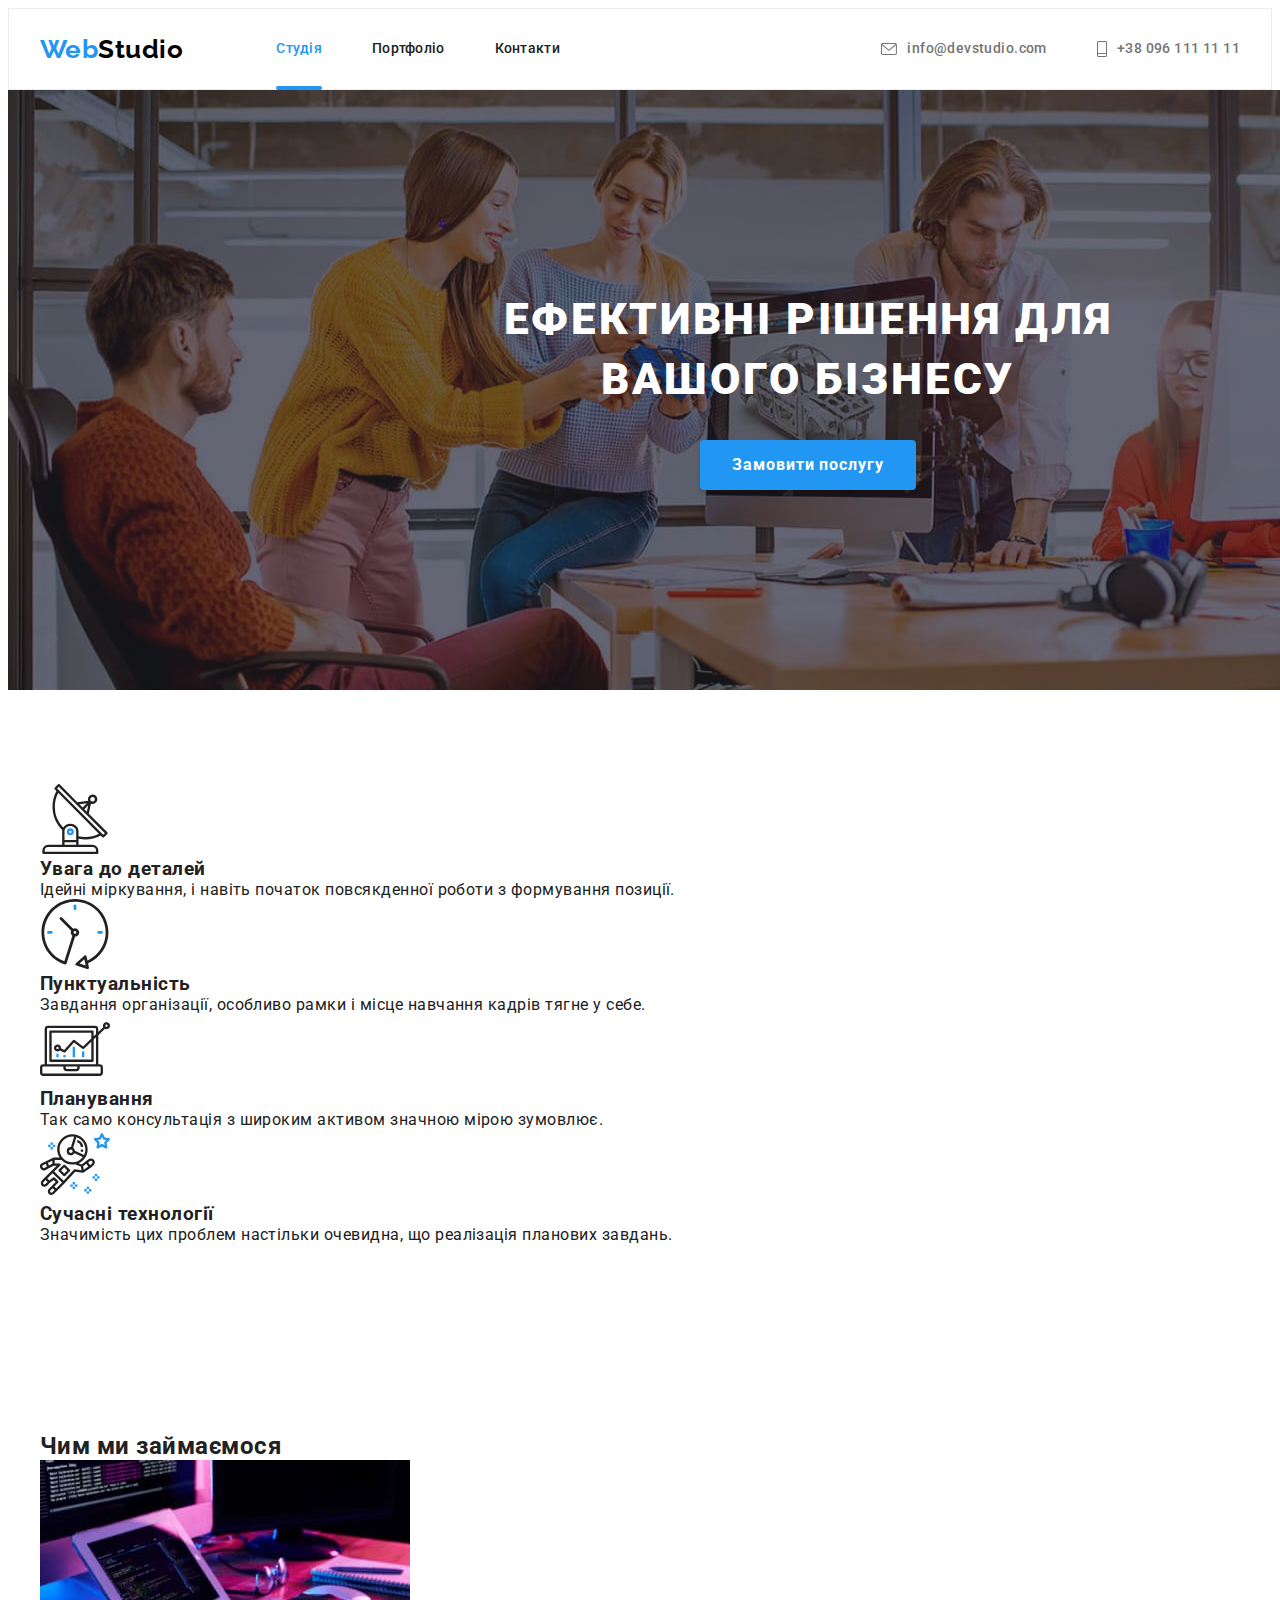
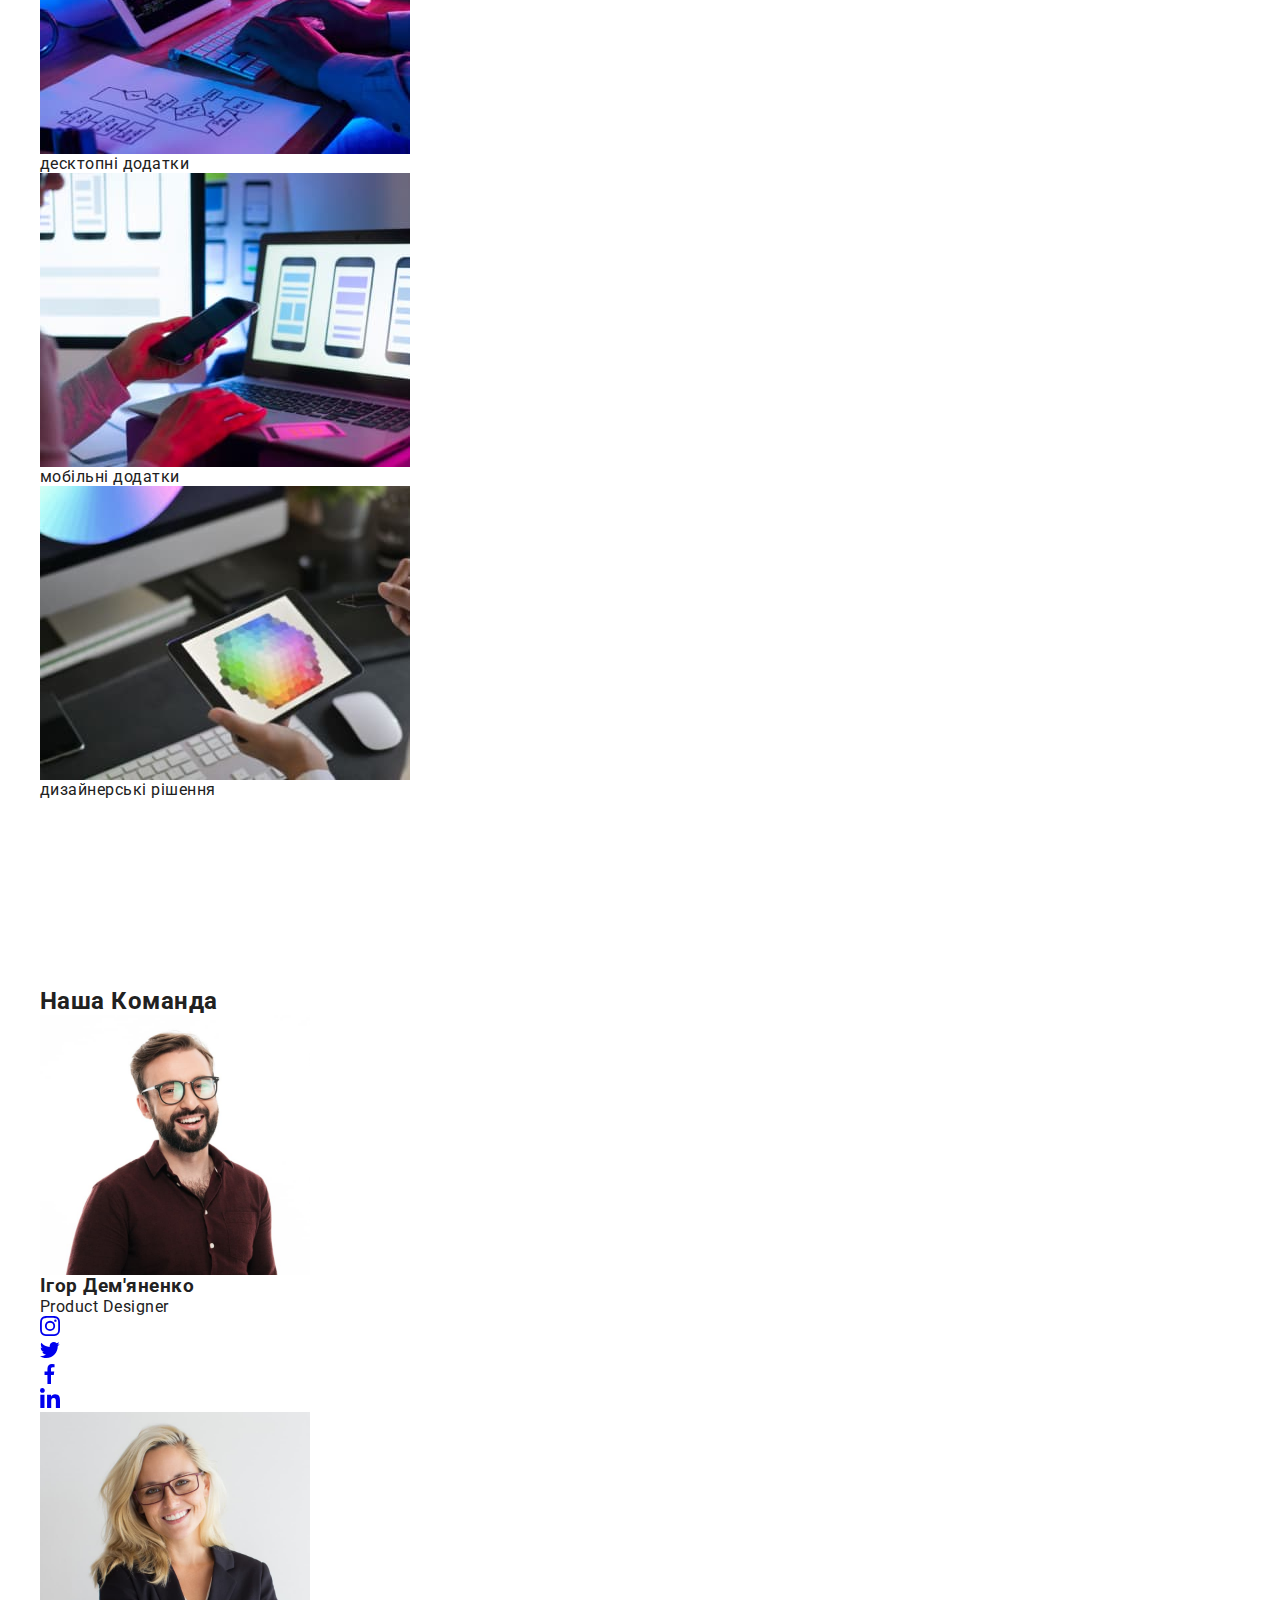
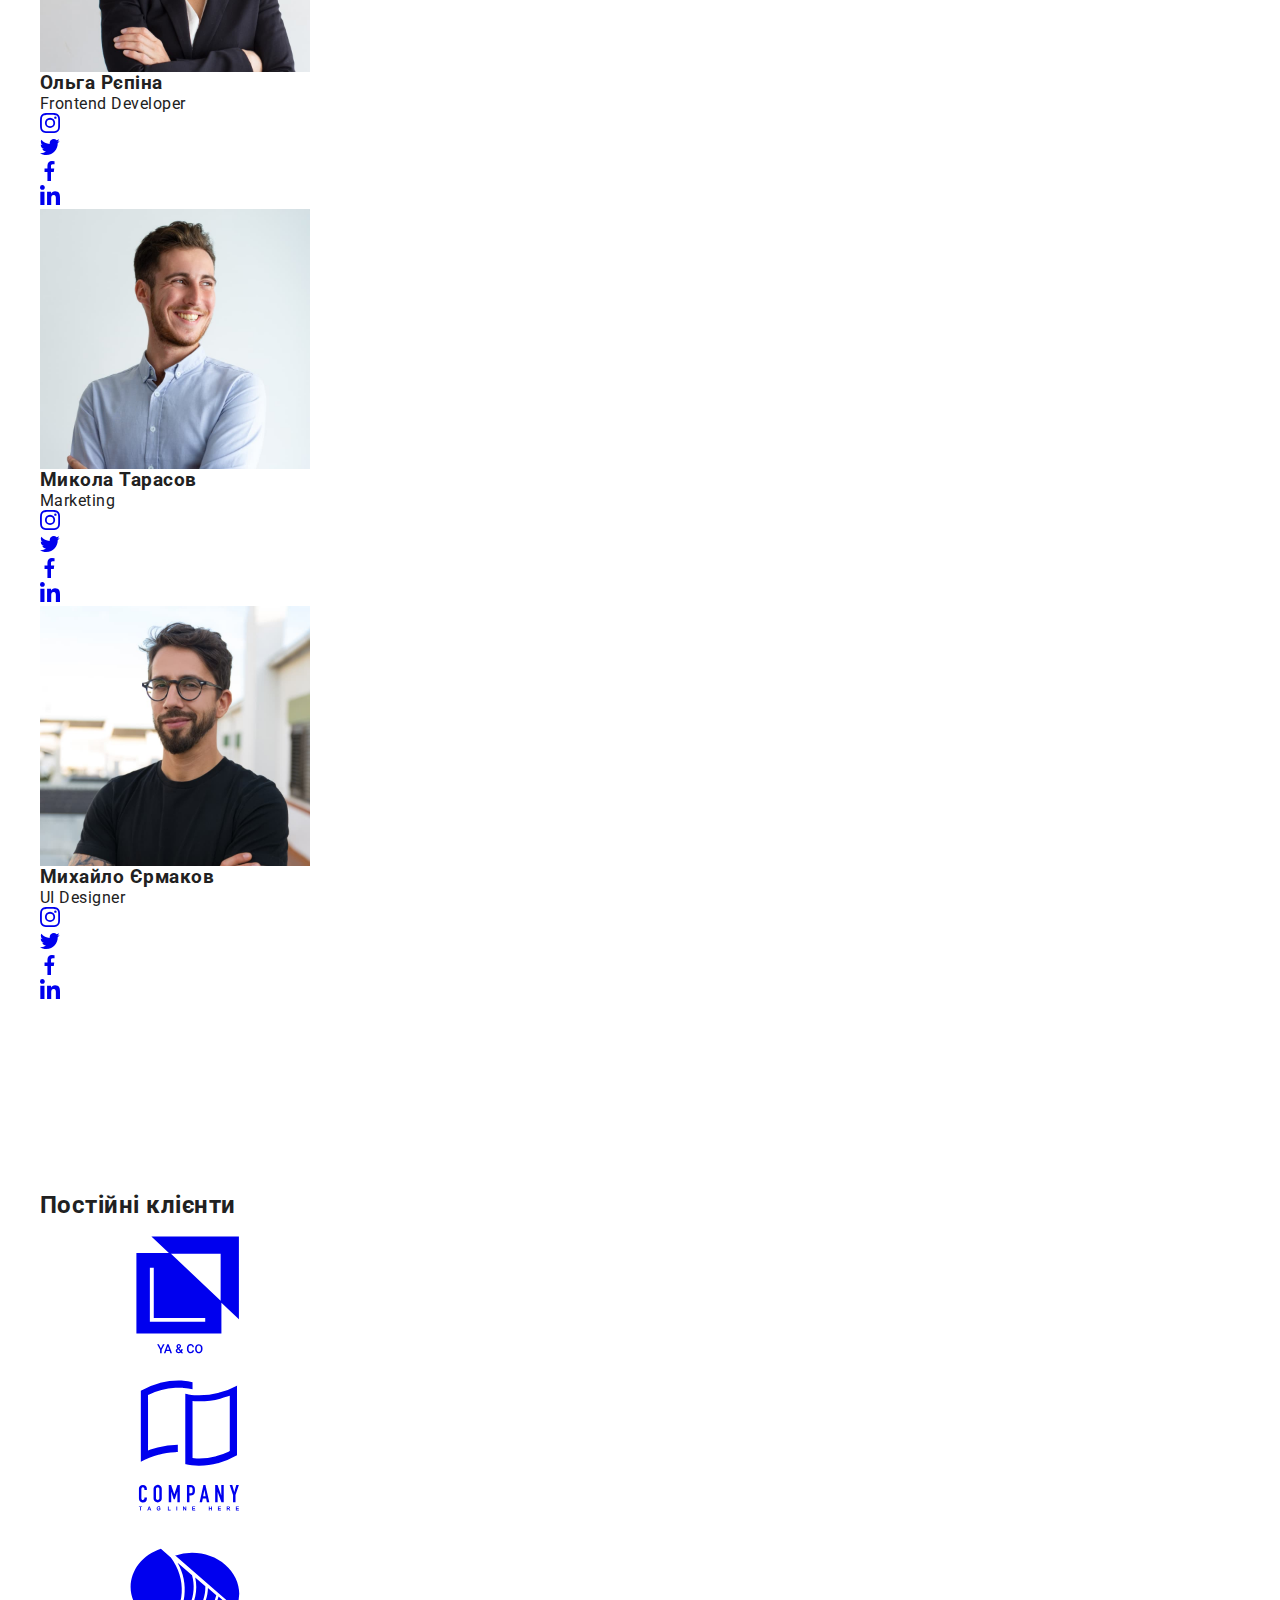
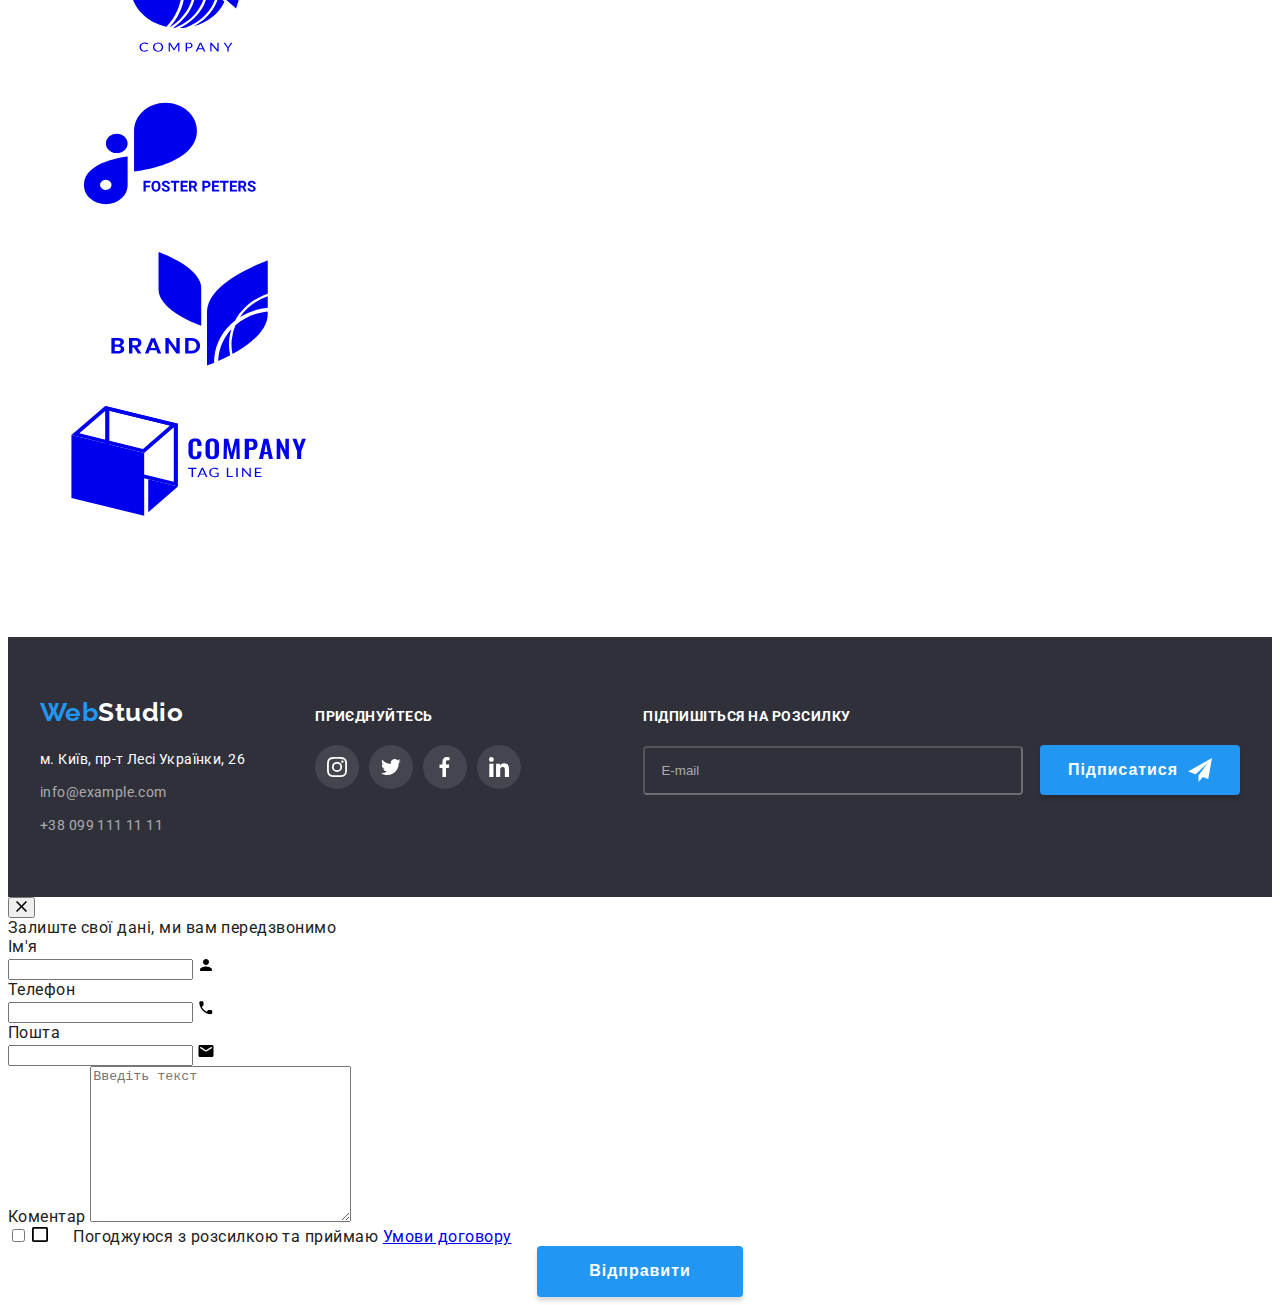
==== index.html @ e35011fc "asd" ====
<!DOCTYPE html>
<html lang="uk">
  <head>
    <meta charset="UTF-8" />
    <meta http-equiv="X-UA-Compatible" content="IE=edge" />
    <meta name="viewport" content="width=#, initial-scale=1.0" />
    <title>Студія</title>
    <link rel="preconnect" href="https://fonts.googleapis.com">
<link rel="preconnect" href="https://fonts.gstatic.com" crossorigin>
<link href="https://fonts.googleapis.com/css2?family=Raleway:wght@700&family=Roboto:wght@400;500;700;900&display=swap" rel="stylesheet">
   <link rel="stylesheet" href="https://cdnjs.cloudflare.com/ajax/libs/modern-normalize/1.1.0/modern-normalize.min.css" integrity="sha512-wpPYUAdjBVSE4KJnH1VR1HeZfpl1ub8YT/NKx4PuQ5NmX2tKuGu6U/JRp5y+Y8XG2tV+wKQpNHVUX03MfMFn9Q==" crossorigin="anonymous" referrerpolicy="no-referrer" />
<link rel="stylesheet" href="./css/main.min.css" />
   

    
  </head>
  <body class="body">
    <header class="header">
     <div class="main-nav container">
      <a class="logo-link decoration" href="index.html">Web<span class="logo-header decoration">Studio</span></a>
     <nav>
        <ul class="site-nav list">
          <li class="site-nav__item"><a href="./index.html" class="site-nav__link current decoration">Студія</a></li>
          <li id="portfolio" class="site-nav__item"><a href="./portfolio.html" class="site-nav__link decoration">Портфоліо</a></li>
          <li class="site-nav__item"><a href="#" class="site-nav__link decoration">Контакти</a></li>
        </ul>
      </nav>
      <ul class="auth-nav list">
        <li class="auth-nav__item"><a href="mailto:info@devstudio.com" class="auth-nav__link decoration"><svg class="auth-nav__icon" width="16" height="12"><use href="./images/svg/sprite.svg#icon-envelope"></use></svg>info@devstudio.com</a></li>
        <li class="auth-nav__item"><a href="tel:+380961111111" class="auth-nav__link decoration"><svg class="auth-nav__icon" width="10" height="16"><use href="./images/svg/sprite.svg#icon-smartphone"></use></svg>+38 096 111 11 11</a></li>
      </ul>
      </div>
    </header>
   
    <main>
      <section class="hero">
        <h1 class="hero__title">Ефективні рішення для <br>вашого бізнесу</br></h1>
        <button type="button" class="hero__button" data-modal-open>Замовити послугу</button>
      </section>
      
    <section class="section">
        <div class="container">
        <h2 class="title visually-hidden">Наші особливості</h2>
        <ul class="list features-list">
          <li class="features-list__head">
            <div class="features-list__logo">
              <svg width="70" height="70"><use href="./images/svg/sprite.svg#icon-antenna"></use></svg></div>
            <h3 class="features-list__header">Увага до деталей</h3>
            <span class="features-list__text"
              >Ідейні міркування, і навіть початок повсякденної роботи з формування позиції.</span
            >
          </li>
          <li class="features-list__head">
            <div class="features-list__logo"><svg width="70" height="70"><use href="./images/svg/sprite.svg#icon-clock"></use></svg></div>
            <h3 class="features-list__header">Пунктуальність</h3>
            <span class="features-list__text">
              Завдання організації, особливо рамки і місце навчання кадрів тягне у себе.</span
            >
          </li>
          <li class="features-list__head">
            <div class="features-list__logo"><svg width="70" height="70"><use href="./images/svg/sprite.svg#icon-diagram"></use></svg></div>
            <h3 class="features-list__header">Планування</h3>
            <span class="features-list__text">
              Так само консультація з широким активом значною мірою зумовлює.</span
            >
          </li>
          <li class="features-list__head">
            <div class="features-list__logo"><svg width="70" height="70"><use href="./images/svg/sprite.svg#icon-astronaut"></use></svg></div>
            <h3 class="features-list__header">Сучасні технології</h3>
            <span class="features-list__text">
              Значимість цих проблем настільки очевидна, що реалізація планових завдань.</span
            >
          </li>
        </ul>
        </div>
      </section>
      <section class="section what-we-do">
        <div class="container">
        <h2 class="title">Чим ми займаємося</h2>
        <ul class="list imgs-list">
          <li class="imgs-list__imgs"><img src="./images/img.jpg" alt="coding" width="370" /><p class="imgs-list__text">десктопні додатки</p></li>
          <li class="imgs-list__imgs"><img src="./images/img-1.jpg" alt="phone set" width="370" /><p class="imgs-list__text">мобільні додатки</p></li>
          <li class="imgs-list__imgs"><img src="./images/img-2.jpg" alt="web design" width="370" /><p class="imgs-list__text">дизайнерські рішення</p></li>
        </ul>
        
        </div>
      </section>
      <section class="our-team section">
        <div class="container">
          <h2 class="title">Наша Команда</h2>
        <ul class="list our-list">
          <li class="background our-list__team">
            <img src="./images/img-3.jpg" alt="photo1" width="270" />
           <div class="team-container">
             <h3 class="our-list__who">Ігор Дем'яненко</h3>
            <p lang="en" class="our-list__about">Product Designer</p>
         <ul class="list team-contact">
                <li class="team-contact__team"><a href="#" class="decoration team-contact__link" ><svg class="icon" width="20" height="20"><use href="./images/svg/sprite.svg#icon-instagram"></use></svg></a></li>
                <li class="team-contact__team"><a href="#" class="decoration team-contact__link"><svg class="icon" width="20" height="20"><use href="./images/svg/sprite.svg#icon-twitter"></use></svg></a></li>
                <li class="team-contact__team"><a href="#" class="decoration team-contact__link"><svg class="icon" width="20" height="20"><use href="./images/svg/sprite.svg#icon-facebook"></use></svg></a></li>
                <li class="team-contact__team"><a href="#" class="decoration team-contact__link"><svg class="icon" width="20" height="20"><use href="./images/svg/sprite.svg#icon-linkedin"></use></svg></a></li>
              </ul>
            </div>
        </li>
            
          <li class="background our-list__team">
            <img src="./images/img-4.jpg" alt="photo2" width="270" />
           <div class="team-container"> 
            <h3 class="our-list__who">Ольга Рєпіна</h3>
            <p lang="en" class="our-list__about">Frontend Developer</p>
            
              <ul class="list team-contact">
                <li class="team-contact__team"><a href="#" class="decoration team-contact__link"><svg class="icon" width="20" height="20"><use href="./images/svg/sprite.svg#icon-instagram"></use></svg></a></li>
                <li class="team-contact__team"><a href="#" class="decoration team-contact__link"><svg class="icon" width="20" height="20"><use href="./images/svg/sprite.svg#icon-twitter"></use></svg></a></li>
                <li class="team-contact__team"><a href="#" class="decoration team-contact__link"><svg class="icon" width="20" height="20"><use href="./images/svg/sprite.svg#icon-facebook"></use></svg></a></li>
                <li class="team-contact__team"><a href="#" class="decoration team-contact__link"><svg class="icon" width="20" height="20"><use href="./images/svg/sprite.svg#icon-linkedin"></use></svg></a></li>
              </ul>
          </div>
          </li>
          <li class="background our-list__team">
            <img src="./images/img-5.jpg" alt="photo3" width="270" />
            <div class="team-container"><h3 class="our-list__who">Микола Тарасов</h3>
            <p lang="en" class="our-list__about">Marketing</p>
              <ul class="list team-contact">
                <li class="team-contact__team"><a href="#" class="decoration team-contact__link"><svg class="icon" width="20" height="20"><use href="./images/svg/sprite.svg#icon-instagram"></use></svg></a></li>
                <li class="team-contact__team"><a href="#" class="decoration team-contact__link"><svg class="icon" width="20" height="20"><use href="./images/svg/sprite.svg#icon-twitter"></use></svg></a></li>
                <li class="team-contact__team"><a href="#" class="decoration team-contact__link"><svg class="icon" width="20" height="20"><use href="./images/svg/sprite.svg#icon-facebook"></use></svg></a></li>
                <li class="team-contact__team"><a href="#" class="decoration team-contact__link"><svg class="icon" width="20" height="20"><use href="./images/svg/sprite.svg#icon-linkedin"></use></svg></a></li>
              </ul>
              </div>
          </li>
          <li class="background our-list__team">
            <img src="./images/img-6.jpg" alt="photo4" width="270" />
            <div class="team-container"><h3 class="our-list__who">Михайло Єрмаков</h3>
            <p lang="en" class="our-list__about">UI Designer</p>
           <ul class="list team-contact">
                <li class="team-contact__team"><a href="#" class="decoration team-contact__link"><svg class="icon" width="20" height="20"><use href="./images/svg/sprite.svg#icon-instagram"></use></svg></a></li>
                <li class="team-contact__team"><a href="#" class="decoration team-contact__link"><svg class="icon" width="20" height="20"><use href="./images/svg/sprite.svg#icon-twitter"></use></svg></a></li>
                <li class="team-contact__team"><a href="#" class="decoration team-contact__link"><svg class="icon" width="20" height="20"><use href="./images/svg/sprite.svg#icon-facebook"></use></svg></a></li>
                <li class="team-contact__team"><a href="#" class="decoration team-contact__link"><svg class="icon" width="20" height="20"><use href="./images/svg/sprite.svg#icon-linkedin"></use></svg></a></li>
              </ul>
          </div>
          </li>
        </ul></div>
      
      </section>

    </main>
    <section class="section">
      <div class="container">
      <h2 class="title">Постійні клієнти</h2>
       <ul class="list our-clients">
       <li class="our-clients__client"><a href="#" class="decoration our-clients__link"><svg class="our-clients__icon icon"><use href="./images/svg/sprite.svg#icon-client-1"></use></svg></a></li>
       <li class="our-clients__client"><a href="#" class="decoration our-clients__link"><svg class="our-clients__icon icon"><use href="./images/svg/sprite.svg#icon-client-2"></use></svg></a></li>
       <li class="our-clients__client"><a href="#" class="decoration our-clients__link"><svg class="our-clients__icon icon"><use href="./images/svg/sprite.svg#icon-client-3"></use></svg></a></li>
       <li class="our-clients__client"><a href="#" class="decoration our-clients__link"><svg class="our-clients__icon icon"><use href="./images/svg/sprite.svg#icon-client-4"></use></svg></a></li>
       <li class="our-clients__client"><a href="#" class="decoration our-clients__link"><svg class="our-clients__icon icon"><use href="./images/svg/sprite.svg#icon-client-5"></use></svg></a></li>
       <li class="our-clients__client"><a href="#" class="decoration our-clients__link"><svg class="our-clients__icon icon"><use href="./images/svg/sprite.svg#icon-client-6"></use></svg></a></li>
       </ul>
      </div>
    </section>
     
      <footer class="footer">
      <div class="container footer-div">
        <div class="footer-nav">
        <a class="logo decoration" href="index.html">Web<span class="logo-head  decoration">Studio</span></a>
      <ul class="foot-nav list">
        <li class="foot-nav__list">
          <a
            href=https://goo.gl/maps/ps1MHNvpvdkXfW2N9
            class="foot-nav__address decoration"
            >м. Київ, пр-т Лесі Українки, 26</a
          >
        </li>
        <li class="foot-nav__list"><a href="mailto:info@example.com" class="foot-nav__mail decoration">info@example.com</a></li>
        <li class="foot-nav__list"><a href="tel:+380991111111" class="foot-nav__tell decoration">+38 099 111 11 11</a></li>
        </ul>
     </div>
     <div class="footer-contacts">
      <h3 class="foot-title">приєднуйтесь</h3>
      <ul class="list foot-contact">
        <li class="foot-contact__soclink"><a href="#" class="decoration foot-contact__link"><svg class="icon" width="20" height="20"><use href="./images/svg/sprite.svg#icon-instagram"></use></svg></a></li>
        <li class="foot-contact__soclink"><a href="#" class="decoration foot-contact__link"><svg class="icon" width="20" height="20"><use href="./images/svg/sprite.svg#icon-twitter"></use></svg></a></li>
        <li class="foot-contact__soclink"><a href="#" class="decoration foot-contact__link"><svg class="icon" width="20" height="20"><use href="./images/svg/sprite.svg#icon-facebook"></use></svg></a></li>
        <li class="foot-contact__soclink"><a href="#" class="decoration foot-contact__link"><svg class="icon" width="20" height="20"><use href="./images/svg/sprite.svg#icon-linkedin"></use></svg></a></li>
      </ul>
     </div>
     <div class="mail-send">
    <h3 class="head-mail">підпишіться на розсилку</h3>
    <form name="mail-send">
      <div class="mail-form">
        <label>
                <input class="mail-input" type="email" name="email" placeholder="E-mail" />
              </label>
              <button type="submit" class="mail-btn">Підписатися
                <svg class="mail-svg" width="24" height="24">
                <use href="./images/svg/sprite.svg#send"></use>
                </svg>
              </button>
      </div>
    </form>
  </div>
  </div>
  </footer>
     <div class="backdrop is-hidden" data-modal>
      <div class="modal">
           <button type="button" class="close-button" data-modal-close>
            <svg class="icon" width="11" height="11">
            <use href="./images/svg/sprite.svg#icon-close"></use>
          </svg>
      </button>
      <form class="mform">
       <p class="mheader">Залиште свої дані, ми вам передзвонимо</p>
        <div class="input">
          <label for="name" class="flabel">Ім'я</label>
         <div class="input-svg">
          <input class="form-input" type="text" name="your-name" id="name">
          <svg class="form-svg" width="18" height="18"><use href="./images/svg/sprite.svg#icon-name"></use>
          </svg>
        </div>
        </div>
        <div class="input">
          <label for="phone" class="flabel">Телефон</label>
         <div class="input-svg"> 
          <input class="form-input" type="tel" name="your-phone" id="phone">
          <svg class="form-svg" width="18" height="18"><use href="./images/svg/sprite.svg#icon-phone-num"></use>
          </svg>
        </div>
        </div>
        <div class="input">
          <label for="email" class="flabel">Пошта</label>
         <div class="input-svg"> 
          <input class="form-input" type="email" name="your-email" id="email">
          <svg class="form-svg" width="18" height="18"><use href="./images/svg/sprite.svg#icon-email"></use>
          </svg>
        </div>
        </div>
        <div class="input">
           <label for="comment" class="flabel">Коментар</label>
           <textarea class="comments" name="comment" id="comment" placeholder="Введіть текст" cols="30" rows="10"></textarea>
          </div>
        <div class="check-box-field">
          <label for="check-box" class="checkbox-label">
            <input class="checkbox-form" type="checkbox" name="checkbox" id="check-box" />
             <svg class="svg-no-check" width="16" height="15">
              <use href="./images/svg/sprite.svg#svg-no-check"></use></svg>
             <svg class="svg-check" width="16" height="15">
              <use href="./images/svg/sprite.svg#svg-check"></use></svg>
              Погоджуюся з розсилкою та приймаю <a href="#" class="box-link">Умови договору</a>
          </label>
        
      </div>
        <button type="submit" class="modal-button">Відправити</button>
      </form>
      </div>
    </div>
     <script src="./js/modal.js"></script>
  </body>
</html>
---- css/main.min.css ----
:root{--primary-text-color: #212121;--hover-logo-buttonfont-color: #2196f3;--text-color: #212121;--description-about-color: #757575;--card-set-gap: 30px;--svg-color: #AFB1B8}.visually-hidden{position:absolute;white-space:nowrap;width:1px;height:1px;overflow:hidden;border:0;padding:0;clip:rect(0 0 0 0);clip-path:inset(50%);margin:-1px}h1,h2,h3,h4,p{margin-top:0;margin-bottom:0}ul{margin-top:0;margin-bottom:0;padding-left:0}img{display:block}.icon{fill:currentColor}.body{background-color:#fff;color:var(--primary-text-color);font-family:"Roboto",sans-serif;font-size:16px;letter-spacing:.03em}.decoration{text-decoration:none}.list{list-style:none}.section{padding-top:94px;padding-bottom:94px}.container{width:1200px;padding-left:15px;padding-right:15px;margin-left:auto;margin-right:auto}.modal-button{display:block;margin-left:auto;margin-right:auto;padding:10px 52px;border-radius:4px;border:rgba(0,0,0,0);outline:none;font-size:16px;line-height:1.9;font-weight:700;letter-spacing:.06em;transition:background-color 250ms cubic-bezier(0.4, 0, 0.2, 1);box-shadow:0px 4px 4px rgba(0,0,0,.15);color:#fff;background-color:var(--hover-logo-buttonfont-color)}.modal-button:hover,.modal-button:focus{background-color:#188ce8}.logo-link{color:var(--hover-logo-buttonfont-color);font-family:"Raleway",sans-serif;font-weight:700;font-size:26px;line-height:1.19}.logo-header{color:#000}.header{border:1px solid #ececec}.main-nav{display:flex;align-items:center}.site-nav{display:flex;margin-left:93px}.site-nav__item:not(:last-child){margin-right:50px}.site-nav__link{display:block;padding-top:32px;padding-bottom:32px;position:relative;font-family:"Roboto",sans-serif;font-weight:500;font-size:14px;line-height:1.14;letter-spacing:.02em;color:var(--text-color);transition:color 250ms cubic-bezier(0.4, 0, 0.2, 1)}.site-nav__link.current{color:var(--hover-logo-buttonfont-color)}.site-nav__link:hover,.site-nav__link:focus{color:var(--hover-logo-buttonfont-color)}.site-nav__link.current::after{position:absolute;display:block;content:"";width:100%;height:4px;border-radius:2px;bottom:-1px;background-color:var(--hover-logo-buttonfont-color)}.auth-nav{display:flex;margin-left:auto}.auth-nav__item+.auth-nav__item{margin-left:50px}.auth-nav__link{color:var(--description-about-color);display:flex;justify-content:center;align-items:center;padding-top:21px;padding-bottom:21px;transition:color 250ms cubic-bezier(0.4, 0, 0.2, 1);font-weight:500;font-style:normal;font-size:14px;line-height:1.71;letter-spacing:.03em;color:var(--description-about-color)}.auth-nav__link:hover,.auth-nav__link:focus{color:var(--hover-logo-buttonfont-color)}.auth-nav__icon{fill:currentColor;margin-right:10px}.footer-div{display:flex;justify-content:baseline;align-items:baseline}.footer-nav{margin-right:70px}.footer-contacts{width:206px;height:80px}.footer{padding-top:60px;padding-bottom:60px;background-color:#2f303a}.logo{color:#2196f3;font-family:"Raleway";font-weight:700;font-size:26px;line-height:1.19}.logo-head{color:#fff}.foot-nav__list:not(:last-child){margin-bottom:9px}.foot-nav{margin-top:20px}.foot-nav__address{font-style:normal;font-size:14px;line-height:1.71;letter-spacing:.03em;color:#fff;transition:background-color 250ms cubic-bezier(0.4, 0, 0.2, 1),color 250ms cubic-bezier(0.4, 0, 0.2, 1)}.foot-nav__address:hover,.foot-nav__address:focus{color:var(--hover-logo-buttonfont-color)}.foot-nav__mail,.foot-nav__tell{font-style:normal;font-size:14px;line-height:1.71;letter-spacing:.03em;color:rgba(255,255,255,.6);transition:background-color 250ms cubic-bezier(0.4, 0, 0.2, 1),color 250ms cubic-bezier(0.4, 0, 0.2, 1)}.foot-nav__mail:hover,.foot-nav__mail:focus{color:var(--hover-logo-buttonfont-color)}.foot-nav__tell:hover,.foot-nav__tell:focus{color:var(--hover-logo-buttonfont-color)}.foot-title{Font-size:14px;line-height:1.14;display:flex;justify-content:baseline;align-items:baseline;color:#fff;text-transform:uppercase;margin-bottom:20px}.foot-contact{display:flex}.foot-contact .foot-contact__soclink+.foot-contact__soclink{margin-left:10px}.foot-contact__link{display:flex;justify-content:center;align-items:center;width:44px;height:44px;border-radius:50px;color:#fff;background:rgba(255,255,255,.1);transition:background-color 250ms cubic-bezier(0.4, 0, 0.2, 1),color 250ms cubic-bezier(0.4, 0, 0.2, 1)}.foot-contact__link:hover,.foot-contact__link:focus{background-color:var(--hover-logo-buttonfont-color)}.mail-send{margin-left:auto}.head-mail{font-size:14px;line-height:1.14;text-transform:uppercase;margin-bottom:20px;color:#fff}.mail-form .mail-send{display:flex}.mail-send .mail-input{padding-top:15px;padding-bottom:15px;padding-left:16px;min-width:358px;border-radius:4px;outline:none;transition:border-color 250ms cubic-bezier(0.4, 0, 0.2, 1);border-color:rgba(255,255,255,.3);background-color:#2f303a;color:#fff}.mail-send .mail-input:hover,.mail-send .mail-input:focus{border-color:var(--hover-logo-buttonfont-color)}.mail-input::placeholder{color:rgba(255,255,255,.6)}.mail-btn{display:inline-flex;align-items:center;outline:none;padding:10px 28px;border-radius:4px;border:rgba(0,0,0,0);margin-left:12px;min-width:200px;cursor:pointer;transition:background-color 250ms cubic-bezier(0.4, 0, 0.2, 1);font-weight:700;font-size:16px;line-height:1.88;letter-spacing:.06em;box-shadow:0px 4px 4px rgba(0,0,0,.15);color:#fff;background-color:var(--hover-logo-buttonfont-color)}.mail-svg{color:#fff}.mail-send .mail-btn .mail-svg{margin-left:10px}.mail-send .mail-btn:hover,.mail-send .mail-btn:focus{background-color:#188ce8}.hero{padding-top:200px;padding-bottom:200px;margin-left:auto;margin-right:auto;width:1600px;text-align:center;background-color:#2f303a;background-image:linear-gradient(rgba(47, 48, 58, 0.4), rgba(47, 48, 58, 0.4)),url(../images/Img-hw4.jpg);background-repeat:no-repeat;background-position:center;background-size:cover}.hero__title{margin-bottom:30px;font-weight:900;font-size:44px;line-height:1.36;letter-spacing:.06em;text-transform:uppercase;color:#fff}.hero__button{min-width:216px;padding:10px 32px;cursor:pointer;background-color:var(--hover-logo-buttonfont-color);color:#fff;box-shadow:0px 4px 4px rgba(0,0,0,.15);border:none;border-radius:4px;text-align:center;font-weight:700;font-family:"Roboto",sans-serif;font-size:16px;line-height:1.88;letter-spacing:.06em;transition:background-color 250ms cubic-bezier(0.4, 0, 0.2, 1),color 250ms cubic-bezier(0.4, 0, 0.2, 1)}.hero__button:focus,.hero__button:hover{color:#fff;background-color:#188ce8}/*# sourceMappingURL=main.min.css.map */
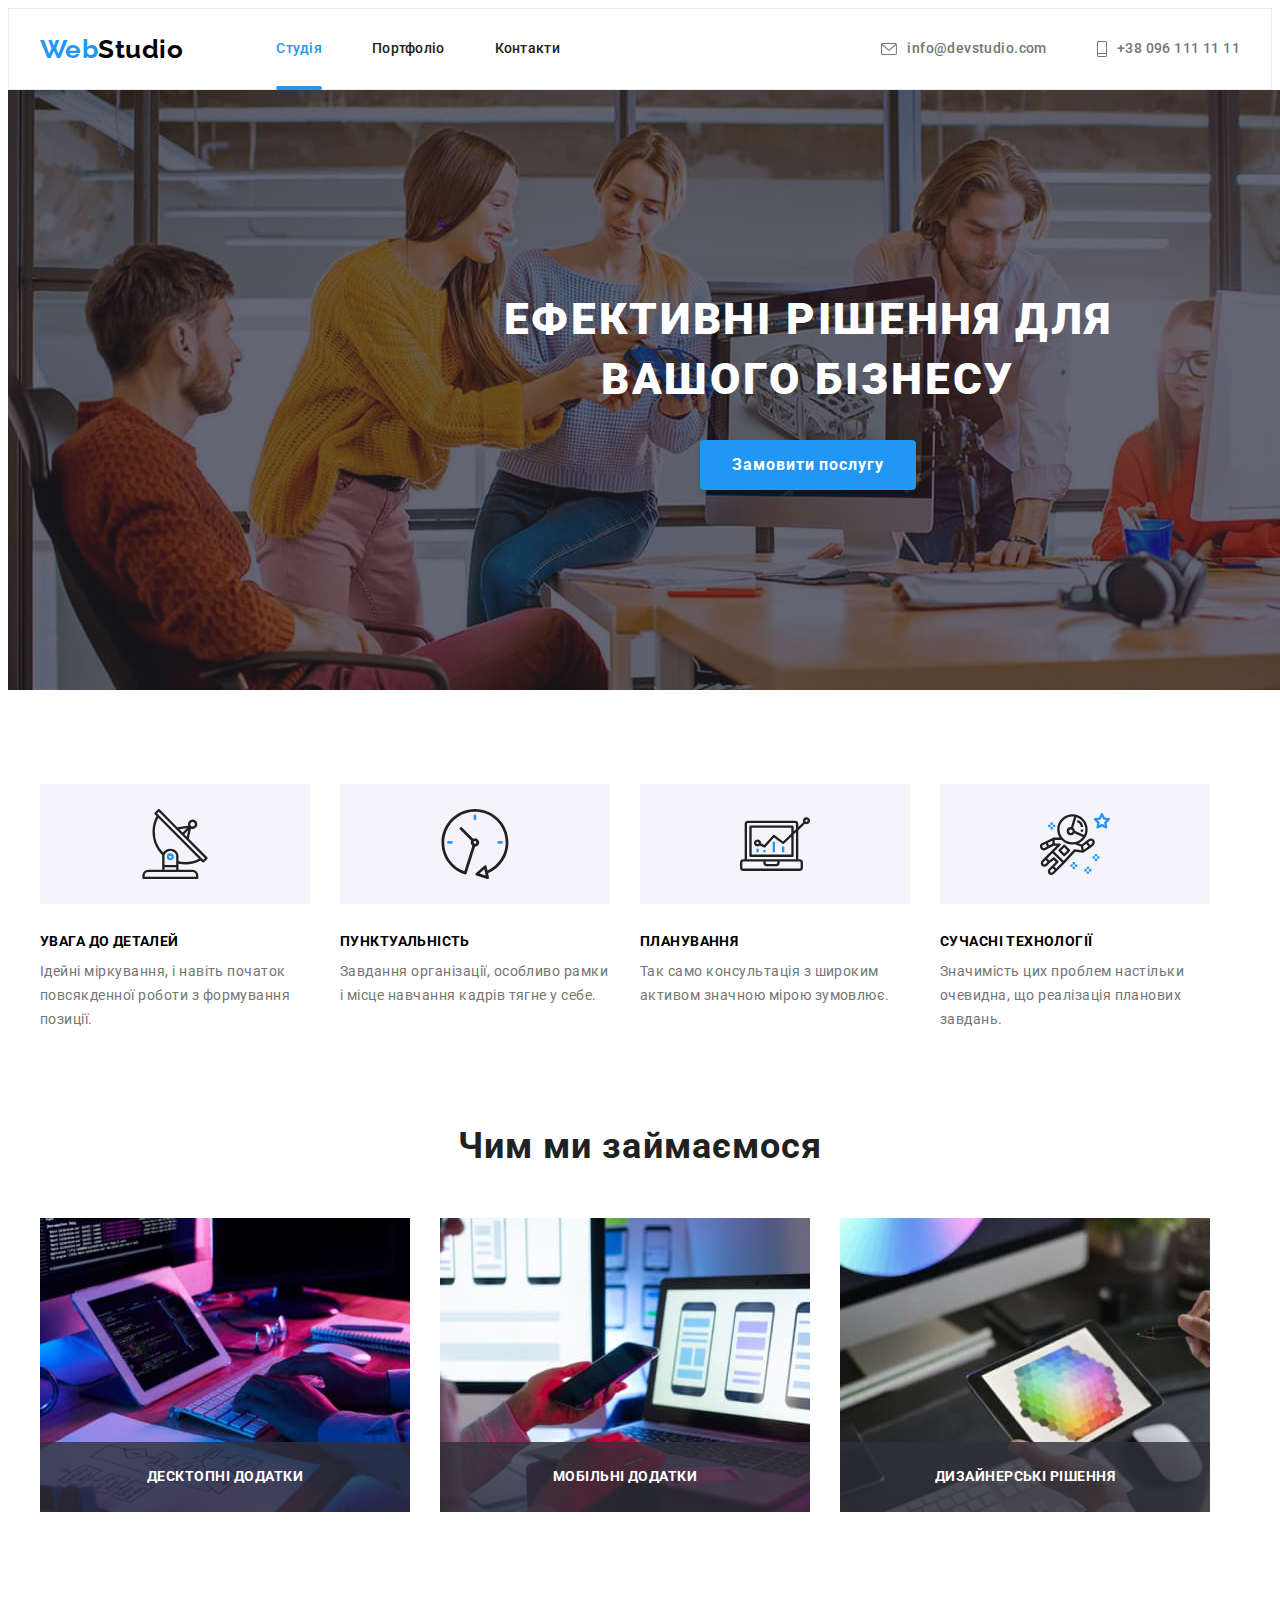
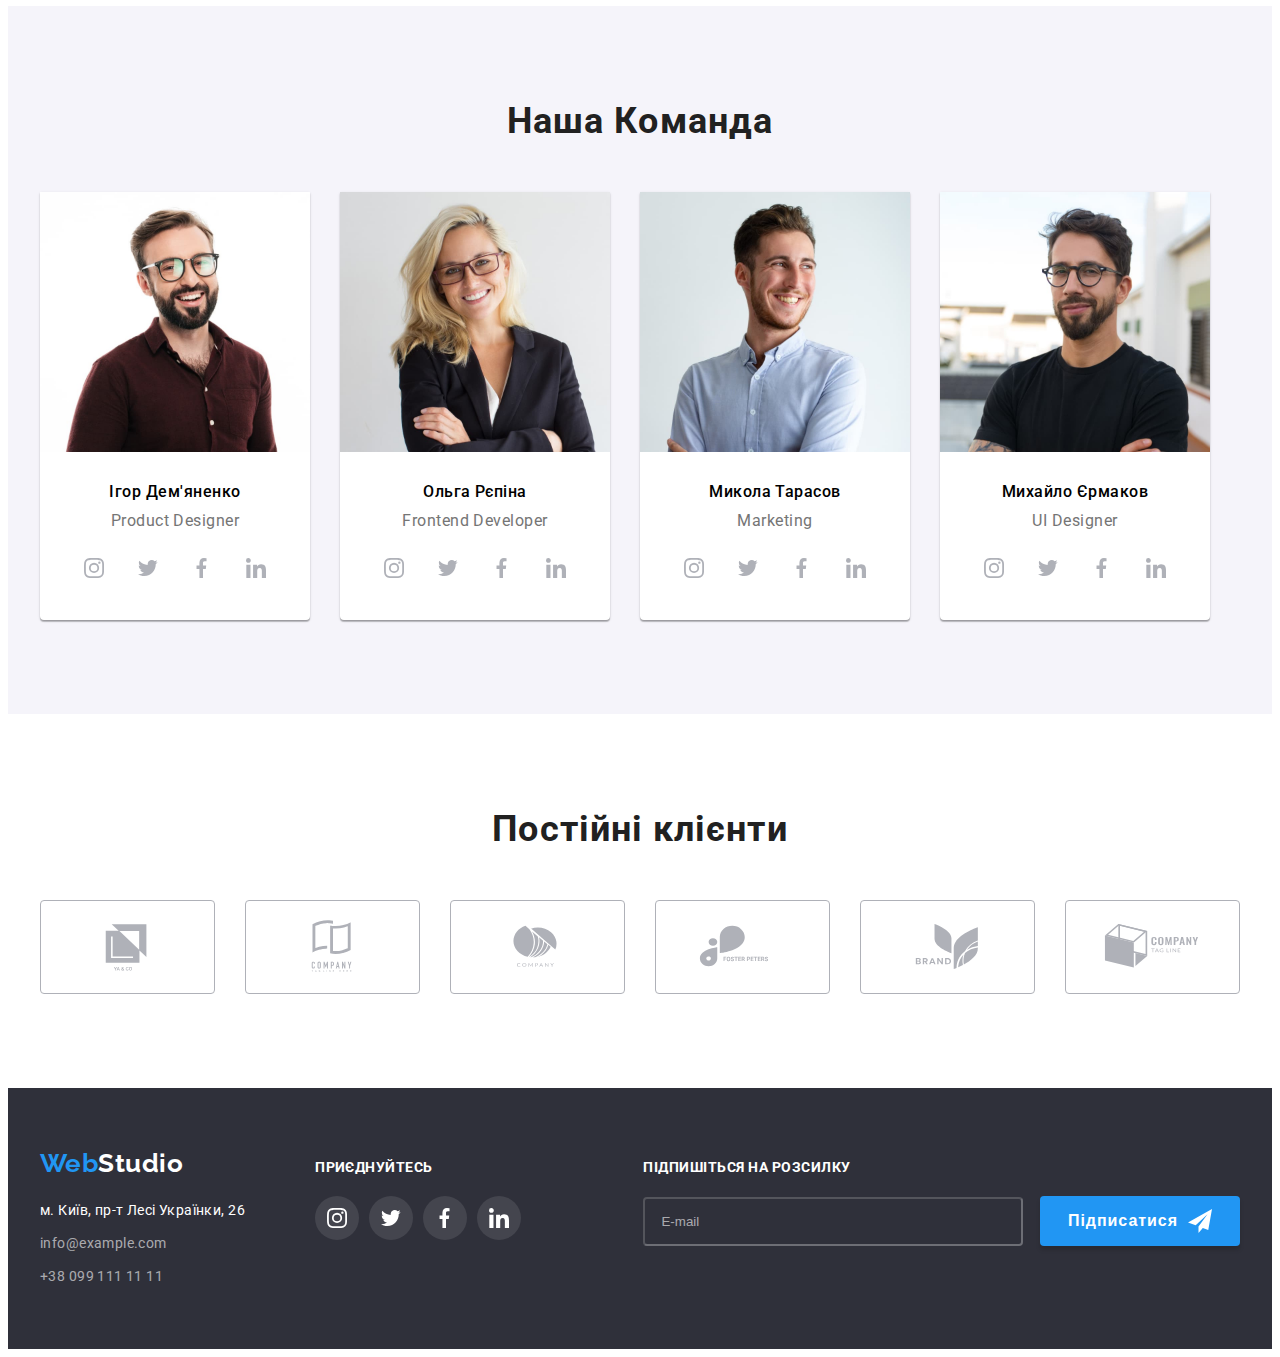
==== commit 3af69cb3: "HW 07" ====
--- a/index.html
+++ b/index.html
@@ -65,7 +65,7 @@
             >
           </li>
           <li class="features-list__head">
-            <div class="features-list__logo"><svg width="70" height="70"><use href="./images/svg/sprite.svg#icon-astronaut"></use></svg></div>
+            <div class="features-list__logo"><svg width="70" height=""><use href="./images/svg/sprite.svg#icon-astronaut"></use></svg></div>
             <h3 class="features-list__header">Сучасні технології</h3>
             <span class="features-list__text">
               Значимість цих проблем настільки очевидна, що реалізація планових завдань.</span
--- a/css/main.min.css
+++ b/css/main.min.css
@@ -1 +1 @@
-:root{--primary-text-color: #212121;--hover-logo-buttonfont-color: #2196f3;--text-color: #212121;--description-about-color: #757575;--card-set-gap: 30px;--svg-color: #AFB1B8}.visually-hidden{position:absolute;white-space:nowrap;width:1px;height:1px;overflow:hidden;border:0;padding:0;clip:rect(0 0 0 0);clip-path:inset(50%);margin:-1px}h1,h2,h3,h4,p{margin-top:0;margin-bottom:0}ul{margin-top:0;margin-bottom:0;padding-left:0}img{display:block}.icon{fill:currentColor}.body{background-color:#fff;color:var(--primary-text-color);font-family:"Roboto",sans-serif;font-size:16px;letter-spacing:.03em}.decoration{text-decoration:none}.list{list-style:none}.section{padding-top:94px;padding-bottom:94px}.container{width:1200px;padding-left:15px;padding-right:15px;margin-left:auto;margin-right:auto}.modal-button{display:block;margin-left:auto;margin-right:auto;padding:10px 52px;border-radius:4px;border:rgba(0,0,0,0);outline:none;font-size:16px;line-height:1.9;font-weight:700;letter-spacing:.06em;transition:background-color 250ms cubic-bezier(0.4, 0, 0.2, 1);box-shadow:0px 4px 4px rgba(0,0,0,.15);color:#fff;background-color:var(--hover-logo-buttonfont-color)}.modal-button:hover,.modal-button:focus{background-color:#188ce8}.logo-link{color:var(--hover-logo-buttonfont-color);font-family:"Raleway",sans-serif;font-weight:700;font-size:26px;line-height:1.19}.logo-header{color:#000}.header{border:1px solid #ececec}.main-nav{display:flex;align-items:center}.site-nav{display:flex;margin-left:93px}.site-nav__item:not(:last-child){margin-right:50px}.site-nav__link{display:block;padding-top:32px;padding-bottom:32px;position:relative;font-family:"Roboto",sans-serif;font-weight:500;font-size:14px;line-height:1.14;letter-spacing:.02em;color:var(--text-color);transition:color 250ms cubic-bezier(0.4, 0, 0.2, 1)}.site-nav__link.current{color:var(--hover-logo-buttonfont-color)}.site-nav__link:hover,.site-nav__link:focus{color:var(--hover-logo-buttonfont-color)}.site-nav__link.current::after{position:absolute;display:block;content:"";width:100%;height:4px;border-radius:2px;bottom:-1px;background-color:var(--hover-logo-buttonfont-color)}.auth-nav{display:flex;margin-left:auto}.auth-nav__item+.auth-nav__item{margin-left:50px}.auth-nav__link{color:var(--description-about-color);display:flex;justify-content:center;align-items:center;padding-top:21px;padding-bottom:21px;transition:color 250ms cubic-bezier(0.4, 0, 0.2, 1);font-weight:500;font-style:normal;font-size:14px;line-height:1.71;letter-spacing:.03em;color:var(--description-about-color)}.auth-nav__link:hover,.auth-nav__link:focus{color:var(--hover-logo-buttonfont-color)}.auth-nav__icon{fill:currentColor;margin-right:10px}.footer-div{display:flex;justify-content:baseline;align-items:baseline}.footer-nav{margin-right:70px}.footer-contacts{width:206px;height:80px}.footer{padding-top:60px;padding-bottom:60px;background-color:#2f303a}.logo{color:#2196f3;font-family:"Raleway";font-weight:700;font-size:26px;line-height:1.19}.logo-head{color:#fff}.foot-nav__list:not(:last-child){margin-bottom:9px}.foot-nav{margin-top:20px}.foot-nav__address{font-style:normal;font-size:14px;line-height:1.71;letter-spacing:.03em;color:#fff;transition:background-color 250ms cubic-bezier(0.4, 0, 0.2, 1),color 250ms cubic-bezier(0.4, 0, 0.2, 1)}.foot-nav__address:hover,.foot-nav__address:focus{color:var(--hover-logo-buttonfont-color)}.foot-nav__mail,.foot-nav__tell{font-style:normal;font-size:14px;line-height:1.71;letter-spacing:.03em;color:rgba(255,255,255,.6);transition:background-color 250ms cubic-bezier(0.4, 0, 0.2, 1),color 250ms cubic-bezier(0.4, 0, 0.2, 1)}.foot-nav__mail:hover,.foot-nav__mail:focus{color:var(--hover-logo-buttonfont-color)}.foot-nav__tell:hover,.foot-nav__tell:focus{color:var(--hover-logo-buttonfont-color)}.foot-title{Font-size:14px;line-height:1.14;display:flex;justify-content:baseline;align-items:baseline;color:#fff;text-transform:uppercase;margin-bottom:20px}.foot-contact{display:flex}.foot-contact .foot-contact__soclink+.foot-contact__soclink{margin-left:10px}.foot-contact__link{display:flex;justify-content:center;align-items:center;width:44px;height:44px;border-radius:50px;color:#fff;background:rgba(255,255,255,.1);transition:background-color 250ms cubic-bezier(0.4, 0, 0.2, 1),color 250ms cubic-bezier(0.4, 0, 0.2, 1)}.foot-contact__link:hover,.foot-contact__link:focus{background-color:var(--hover-logo-buttonfont-color)}.mail-send{margin-left:auto}.head-mail{font-size:14px;line-height:1.14;text-transform:uppercase;margin-bottom:20px;color:#fff}.mail-form .mail-send{display:flex}.mail-send .mail-input{padding-top:15px;padding-bottom:15px;padding-left:16px;min-width:358px;border-radius:4px;outline:none;transition:border-color 250ms cubic-bezier(0.4, 0, 0.2, 1);border-color:rgba(255,255,255,.3);background-color:#2f303a;color:#fff}.mail-send .mail-input:hover,.mail-send .mail-input:focus{border-color:var(--hover-logo-buttonfont-color)}.mail-input::placeholder{color:rgba(255,255,255,.6)}.mail-btn{display:inline-flex;align-items:center;outline:none;padding:10px 28px;border-radius:4px;border:rgba(0,0,0,0);margin-left:12px;min-width:200px;cursor:pointer;transition:background-color 250ms cubic-bezier(0.4, 0, 0.2, 1);font-weight:700;font-size:16px;line-height:1.88;letter-spacing:.06em;box-shadow:0px 4px 4px rgba(0,0,0,.15);color:#fff;background-color:var(--hover-logo-buttonfont-color)}.mail-svg{color:#fff}.mail-send .mail-btn .mail-svg{margin-left:10px}.mail-send .mail-btn:hover,.mail-send .mail-btn:focus{background-color:#188ce8}.hero{padding-top:200px;padding-bottom:200px;margin-left:auto;margin-right:auto;width:1600px;text-align:center;background-color:#2f303a;background-image:linear-gradient(rgba(47, 48, 58, 0.4), rgba(47, 48, 58, 0.4)),url(../images/Img-hw4.jpg);background-repeat:no-repeat;background-position:center;background-size:cover}.hero__title{margin-bottom:30px;font-weight:900;font-size:44px;line-height:1.36;letter-spacing:.06em;text-transform:uppercase;color:#fff}.hero__button{min-width:216px;padding:10px 32px;cursor:pointer;background-color:var(--hover-logo-buttonfont-color);color:#fff;box-shadow:0px 4px 4px rgba(0,0,0,.15);border:none;border-radius:4px;text-align:center;font-weight:700;font-family:"Roboto",sans-serif;font-size:16px;line-height:1.88;letter-spacing:.06em;transition:background-color 250ms cubic-bezier(0.4, 0, 0.2, 1),color 250ms cubic-bezier(0.4, 0, 0.2, 1)}.hero__button:focus,.hero__button:hover{color:#fff;background-color:#188ce8}/*# sourceMappingURL=main.min.css.map */+.visually-hidden{position:absolute;white-space:nowrap;width:1px;height:1px;overflow:hidden;border:0;padding:0;clip:rect(0 0 0 0);clip-path:inset(50%);margin:-1px}h1,h2,h3,h4,p{margin-top:0;margin-bottom:0}ul{margin-top:0;margin-bottom:0;padding-left:0}img{display:block}.icon{fill:currentColor}.body{background-color:#fff;color:var(--primary-text-color);font-family:"Roboto",sans-serif;font-size:16px;letter-spacing:.03em}.decoration{text-decoration:none}.list{list-style:none}.section{padding-top:94px;padding-bottom:94px}.container{width:1200px;padding-left:15px;padding-right:15px;margin-left:auto;margin-right:auto}.modal-button{display:block;margin-left:auto;margin-right:auto;padding:10px 52px;border-radius:4px;border:rgba(0,0,0,0);outline:none;font-size:16px;line-height:1.9;font-weight:700;letter-spacing:.06em;transition:background-color 250ms cubic-bezier(0.4, 0, 0.2, 1);box-shadow:0px 4px 4px rgba(0,0,0,.15);color:#fff;background-color:#2196f3}.modal-button:hover,.modal-button:focus{background-color:#188ce8}.logo-link{color:#2196f3;font-family:"Raleway",sans-serif;font-weight:700;font-size:26px;line-height:1.19}.logo-header{color:#000}.header{border:1px solid #ececec}.main-nav{display:flex;align-items:center}.site-nav{display:flex;margin-left:93px}.site-nav__item:not(:last-child){margin-right:50px}.site-nav__link{display:block;padding-top:32px;padding-bottom:32px;position:relative;font-family:"Roboto",sans-serif;font-weight:500;font-size:14px;line-height:1.14;letter-spacing:.02em;color:#212121;transition:color 250ms cubic-bezier(0.4, 0, 0.2, 1)}.site-nav__link.current{color:#2196f3}.site-nav__link:hover,.site-nav__link:focus{color:#2196f3}.site-nav__link.current::after{position:absolute;display:block;content:"";width:100%;height:4px;border-radius:2px;bottom:-1px;background-color:#2196f3}.auth-nav{display:flex;margin-left:auto}.auth-nav__item+.auth-nav__item{margin-left:50px}.auth-nav__link{color:#757575;display:flex;justify-content:center;align-items:center;padding-top:21px;padding-bottom:21px;transition:color 250ms cubic-bezier(0.4, 0, 0.2, 1);font-weight:500;font-style:normal;font-size:14px;line-height:1.71;letter-spacing:.03em;color:#757575}.auth-nav__link:hover,.auth-nav__link:focus{color:#2196f3}.auth-nav__link .auth-nav__icon{fill:currentColor;margin-right:10px}.footer-div{display:flex;justify-content:baseline;align-items:baseline}.footer-nav{margin-right:70px}.footer-contacts{width:206px;height:80px}.footer{padding-top:60px;padding-bottom:60px;background-color:#2f303a}.logo{color:#2196f3;font-family:"Raleway";font-weight:700;font-size:26px;line-height:1.19}.logo-head{color:#fff}.foot-nav__list:not(:last-child){margin-bottom:9px}.foot-nav{margin-top:20px}.foot-nav__address{font-style:normal;font-size:14px;line-height:1.71;letter-spacing:.03em;color:#fff;transition:background-color 250ms cubic-bezier(0.4, 0, 0.2, 1),color 250ms cubic-bezier(0.4, 0, 0.2, 1)}.foot-nav__address:hover,.foot-nav__address:focus{color:#2196f3}.foot-nav__mail,.foot-nav__tell{font-style:normal;font-size:14px;line-height:1.71;letter-spacing:.03em;color:rgba(255,255,255,.6);transition:background-color 250ms cubic-bezier(0.4, 0, 0.2, 1),color 250ms cubic-bezier(0.4, 0, 0.2, 1)}.foot-nav__mail:hover,.foot-nav__mail:focus,.foot-nav__tell:hover,.foot-nav__tell:focus{color:#2196f3}.foot-nav__mail:hover,.foot-nav__mail:focus,.foot-nav__tell:hover,.foot-nav__tell:focus{color:var(--hover-logo-buttonfont-color)}.foot-title{Font-size:14px;line-height:1.14;display:flex;justify-content:baseline;align-items:baseline;color:#fff;text-transform:uppercase;margin-bottom:20px}.foot-contact{display:flex}.foot-contact .foot-contact__soclink+.foot-contact__soclink{margin-left:10px}.foot-contact__link{display:flex;justify-content:center;align-items:center;width:44px;height:44px;border-radius:50px;color:#fff;background:rgba(255,255,255,.1);transition:background-color 250ms cubic-bezier(0.4, 0, 0.2, 1),color 250ms cubic-bezier(0.4, 0, 0.2, 1)}.foot-contact__link:hover,.foot-contact__link:focus{background-color:#2196f3}.mail-send{margin-left:auto}.head-mail{font-size:14px;line-height:1.14;text-transform:uppercase;margin-bottom:20px;color:#fff}.mail-form .mail-send{display:flex}.mail-send .mail-input{padding-top:15px;padding-bottom:15px;padding-left:16px;min-width:358px;border-radius:4px;outline:none;transition:border-color 250ms cubic-bezier(0.4, 0, 0.2, 1);border-color:rgba(255,255,255,.3);background-color:#2f303a;color:#fff}.mail-send .mail-input:hover,.mail-send .mail-input:focus{border-color:#2196f3}.mail-send .mail-input:hover,.mail-send .mail-input:focus{border-color:#2196f3}.mail-input::placeholder{color:rgba(255,255,255,.6)}.mail-btn{display:inline-flex;align-items:center;outline:none;padding:10px 28px;border-radius:4px;border:rgba(0,0,0,0);margin-left:12px;min-width:200px;cursor:pointer;transition:background-color 250ms cubic-bezier(0.4, 0, 0.2, 1);font-weight:700;font-size:16px;line-height:1.88;letter-spacing:.06em;box-shadow:0px 4px 4px rgba(0,0,0,.15);color:#fff;background-color:#2196f3}.mail-btn:hover,.mail-btn:focus{background-color:#188ce8}.mail-svg{color:#fff}.mail-send .mail-btn .mail-svg{margin-left:10px}.hero{padding-top:200px;padding-bottom:200px;margin-left:auto;margin-right:auto;width:1600px;text-align:center;background-color:#2f303a;background-image:linear-gradient(rgba(47, 48, 58, 0.4), rgba(47, 48, 58, 0.4)),url(../images/Img-hw4.jpg);background-repeat:no-repeat;background-position:center;background-size:cover}.hero__title{margin-bottom:30px;font-weight:900;font-size:44px;line-height:1.36;letter-spacing:.06em;text-transform:uppercase;color:#fff}.hero__button{min-width:216px;padding:10px 32px;cursor:pointer;background-color:#2196f3;color:#fff;box-shadow:0px 4px 4px rgba(0,0,0,.15);border:none;border-radius:4px;text-align:center;font-weight:700;font-family:"Roboto",sans-serif;font-size:16px;line-height:1.88;letter-spacing:.06em;transition:background-color 250ms cubic-bezier(0.4, 0, 0.2, 1),color 250ms cubic-bezier(0.4, 0, 0.2, 1)}.hero__button:focus,.hero__button:hover{color:#fff;background-color:#188ce8}.title{margin-bottom:50px;font-weight:700;font-size:36px;line-height:1.17;text-align:center;letter-spacing:.03em;color:#212121}.title{margin-bottom:50px;font-weight:700;font-size:36px;line-height:1.17;text-align:center;letter-spacing:.03em;color:#212121}.team-container{padding:30px}.our-team{background-color:#f5f4fa}.our-list{display:flex;margin-right:30px}.our-list__team:not(:last-child){flex-basis:calc(25% - 30px);margin-right:30px}.background{background-color:#fff;box-shadow:0px 1px 3px rgba(0,0,0,.12),0px 1px 1px rgba(0,0,0,.14),0px 2px 1px rgba(0,0,0,.2);border-radius:0px 0px 4px 4px}.our-list__who{margin-bottom:10px;font-weight:500;font-size:16px;line-height:1.19;text-align:center;letter-spacing:.03em}.our-list__about{font-weight:400;font-size:16px;line-height:1.19;text-align:center;letter-spacing:.03em;color:#757575;margin-bottom:16px}.team-contact{display:flex;align-items:center;justify-content:center;margin-right:0px}.team-contact .team-contact__team+.team-contact__team{margin-left:10px}.team-contact__link{display:flex;justify-content:center;align-items:center;width:44px;height:44px;border-radius:50%;color:#afb1b8;transition:background-color 250ms cubic-bezier(0.4, 0, 0.2, 1),color 250ms cubic-bezier(0.4, 0, 0.2, 1)}.team-contact__link:hover,.team-contact__link:focus{color:#fff;background-color:#2196f3}.our-clients{display:flex;margin-left:-30px}.our-clients__client{flex-basis:calc(16.6666666667% - 30px);margin-left:30px}.our-clients__link{display:flex;justify-content:center;align-items:center;height:92px;border:1px solid;border-radius:4px;color:#afb1b8;transition:background-color 250ms cubic-bezier(0.4, 0, 0.2, 1),color 250ms cubic-bezier(0.4, 0, 0.2, 1)}.our-clients__link:hover,.our-clients__link:focus{color:#2196f3}.our-clients__icon{width:106px;height:60px}.backdrop{position:fixed;display:flex;align-items:center;justify-content:center;width:100vw;height:100vh;background-color:rgba(0,0,0,.2);top:0;transition:opacity 250ms cubic-bezier(0.4, 0, 0.2, 1),visibility 250ms cubic-bezier(0.4, 0, 0.2, 1)}.backdrop.is-hidden{opacity:0;visibility:hidden;pointer-events:none}.backdrop.is-hidden .modal{transform:scale(2)}.modal{width:528px;min-height:581px;background-color:#fff;position:relative;transform:scale(1);transition:transform 250ms cubic-bezier(0.4, 0, 0.2, 1)}.close-button{position:absolute;cursor:pointer;display:flex;align-items:center;justify-content:center;right:8px;top:8px;background-color:rgba(0,0,0,0);border-radius:50%;width:30px;height:30px;border:1px solid rgba(0,0,0,.1)}.close-button:hover,.close-button:focus{color:var(--hover-logo-buttonfont-color)}.mform{padding:40px}.mheader{font-weight:700;font-size:20px;line-height:1.15;text-align:center;letter-spacing:.03em;color:var(--primary-text-color);margin-bottom:12px}.input{display:flex;flex-direction:column}.input-svg{position:relative;display:flex;flex-direction:column;margin-bottom:10px}.flabel{font-size:12px;line-height:1.16;margin-bottom:4px;color:var(--description-about-color)}.form-input{font-size:12px;width:448px;height:40px;margin:0;padding:0;padding-left:42px;border:1px solid rgba(33,33,33,.2);border-radius:4px;box-sizing:border-box;outline:none;transition:border-color 250ms cubic-bezier(0.4, 0, 0.2, 1)}.form-input:hover+.form-svg,.form-input:focus+.form-svg{fill:var(--hover-logo-buttonfont-color)}.form-input:hover,.form-input:focus{border-color:var(--hover-logo-buttonfont-color)}.input-svg .form-svg{position:absolute;top:10px;left:10px}.comments{font-size:12px;width:448px;height:120px;padding:12px 16px;margin-bottom:20px;border:1px solid rgba(33,33,33,.2);border-radius:4px;box-sizing:border-box;resize:none;outline:none;transition:border-color 250ms cubic-bezier(0.4, 0, 0.2, 1)}.comments::placeholder{font-size:12px;line-height:1.17;color:rgba(117,117,117,.5)}.comments:hover,.comments:focus{border-color:var(--hover-logo-buttonfont-color)}.check-box-field{display:flex;justify-content:center;margin-bottom:30px}.checkbox-label{position:relative;display:flex;align-items:center;font-size:14px;line-height:1.7;letter-spacing:.03em;color:var(--description-about-color)}.checkbox-form{display:flex;position:absolute;white-space:nowrap;width:1px;height:1px;overflow:hidden;border:0;padding:0;clip:rect(0 0 0 0);clip-path:inset(50%);margin:-1px}.svg-no-check{margin-right:7px;width:16px;height:15px;border-radius:2px;opacity:1;background-color:#fff}.checkbox-form:checked~.svg-no-check{opacity:0}.checkbox-form:hover~.svg-no-check,.checkbox-form:focus~.svg-no-check{fill:var(--hover-logo-buttonfont-color)}.svg-check{position:absolute;margin-right:7px;width:16px;height:15px;border-radius:2px;background-color:var(--hover-logo-buttonfont-color);opacity:0;transition:opacity 250ms cubic-bezier(0.4, 0, 0.2, 1)}.checkbox-form:checked~.svg-check{opacity:1}.box-link{margin-left:4px;outline:none;color:var(--hover-logo-buttonfont-color);transition:background-color 250ms cubic-bezier(0.4, 0, 0.2, 1)}.box-link:hover,.box-link:focus{text-decoration:none}.button-list{display:flex;margin-bottom:50px;justify-content:center}.button-list .buttons+.buttons{margin-left:8px}.button-log{padding:6px 22px;font-family:"Roboto",sans-serif;font-weight:500;font-size:16px;line-height:1.62;letter-spacing:.03em;border:none;border-radius:4px;color:var(--text-color);cursor:pointer;transition:background-color 250ms cubic-bezier(0.4, 0, 0.2, 1),color 250ms cubic-bezier(0.4, 0, 0.2, 1),box-shadow 250ms cubic-bezier(0.4, 0, 0.2, 1)}.button-log:hover,.button-log:focus{color:#fff;background:var(--hover-logo-buttonfont-color);box-shadow:0px 3px 1px rgba(0,0,0,.1),0px 1px 2px rgba(0,0,0,.08),0px 2px 2px rgba(0,0,0,.12)}.cards:hover .product-overlay-text{transform:translateY(0%)}.cards:focus .product-overlay-text{transform:translateY(0%)}.product-thumb{position:relative;overflow:hidden}.product-overlay-text{position:absolute;display:flex;align-items:center;justify-content:center;content:"";width:100%;height:100%;top:0;left:0;background-color:rgba(33,150,243,.9);transform:translateY(100%);transition:transform 250ms cubic-bezier(0.4, 0, 0.2, 1);padding-left:24px;padding-right:24px;font-size:18px;line-height:1.56;color:#fff}.card-set{display:flex;flex-wrap:wrap;margin-top:calc(-1*var(--card-set-gap));margin-left:calc(-1*var(--card-set-gap))}.card-set>.item{flex-basis:calc(33.3333333333% - var(--card-set-gap));margin-left:var(--card-set-gap);margin-top:var(--card-set-gap)}.p-card{padding:20px 24px;border:1px solid #eee;border-top:none}.cards{display:inline-block}.cards:hover,.cards:focus{box-shadow:0px 1px 1px rgba(0,0,0,.12),0px 4px 4px rgba(0,0,0,.06),1px 4px 6px rgba(0,0,0,.16)}.p-title{margin-bottom:4px;font-weight:700;font-size:18px;line-height:2;letter-spacing:.06em;color:var(--text-color)}.description{font-size:16px;line-height:1.875;letter-spacing:.03em;color:var(--description-about-color)}.features-list{display:flex;margin-right:30px}.features-list__head:not(:last-child){flex-basis:calc(25% - 30px);margin-right:30px}.features-list__header{margin-bottom:10px;font-weight:700;font-size:14px;line-height:1.14;letter-spacing:.03em;text-transform:uppercase}.features-list__text{color:#757575;font-style:normal;font-size:14px;line-height:1.71}.features-list__logo{display:flex;width:270px;height:120px;background-color:#f5f4fa;margin-bottom:30px;align-items:center;justify-content:center}.what-we-do{padding-top:0}.imgs-list{display:flex}.imgs-list__imgs:not(:last-child){margin-right:30px}.imgs-list__imgs{position:relative}.imgs-list__text{position:absolute;width:100%;bottom:0;left:0;padding:27px 0;font-weight:bold;font-size:14px;line-height:1.14;text-align:center;text-transform:uppercase;color:#fff;background-color:rgba(47,48,58,.8)}/*# sourceMappingURL=main.min.css.map */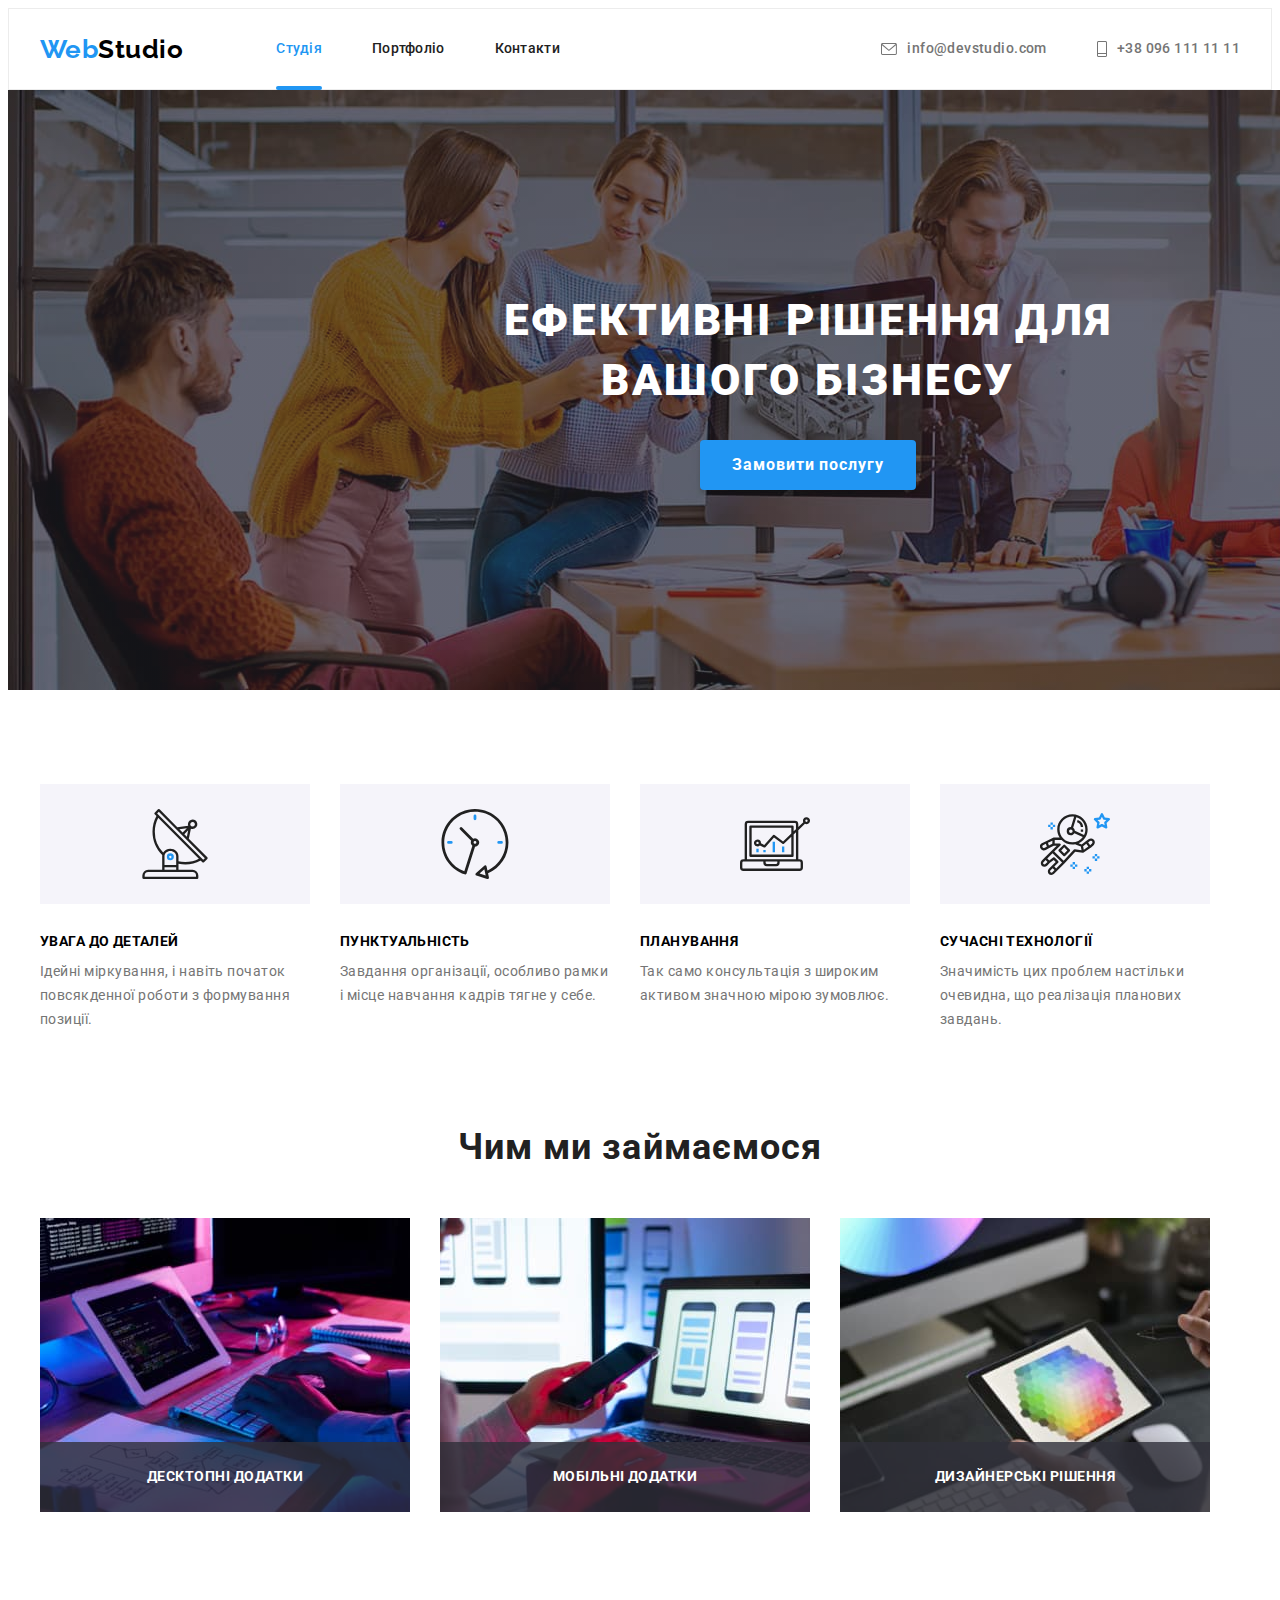
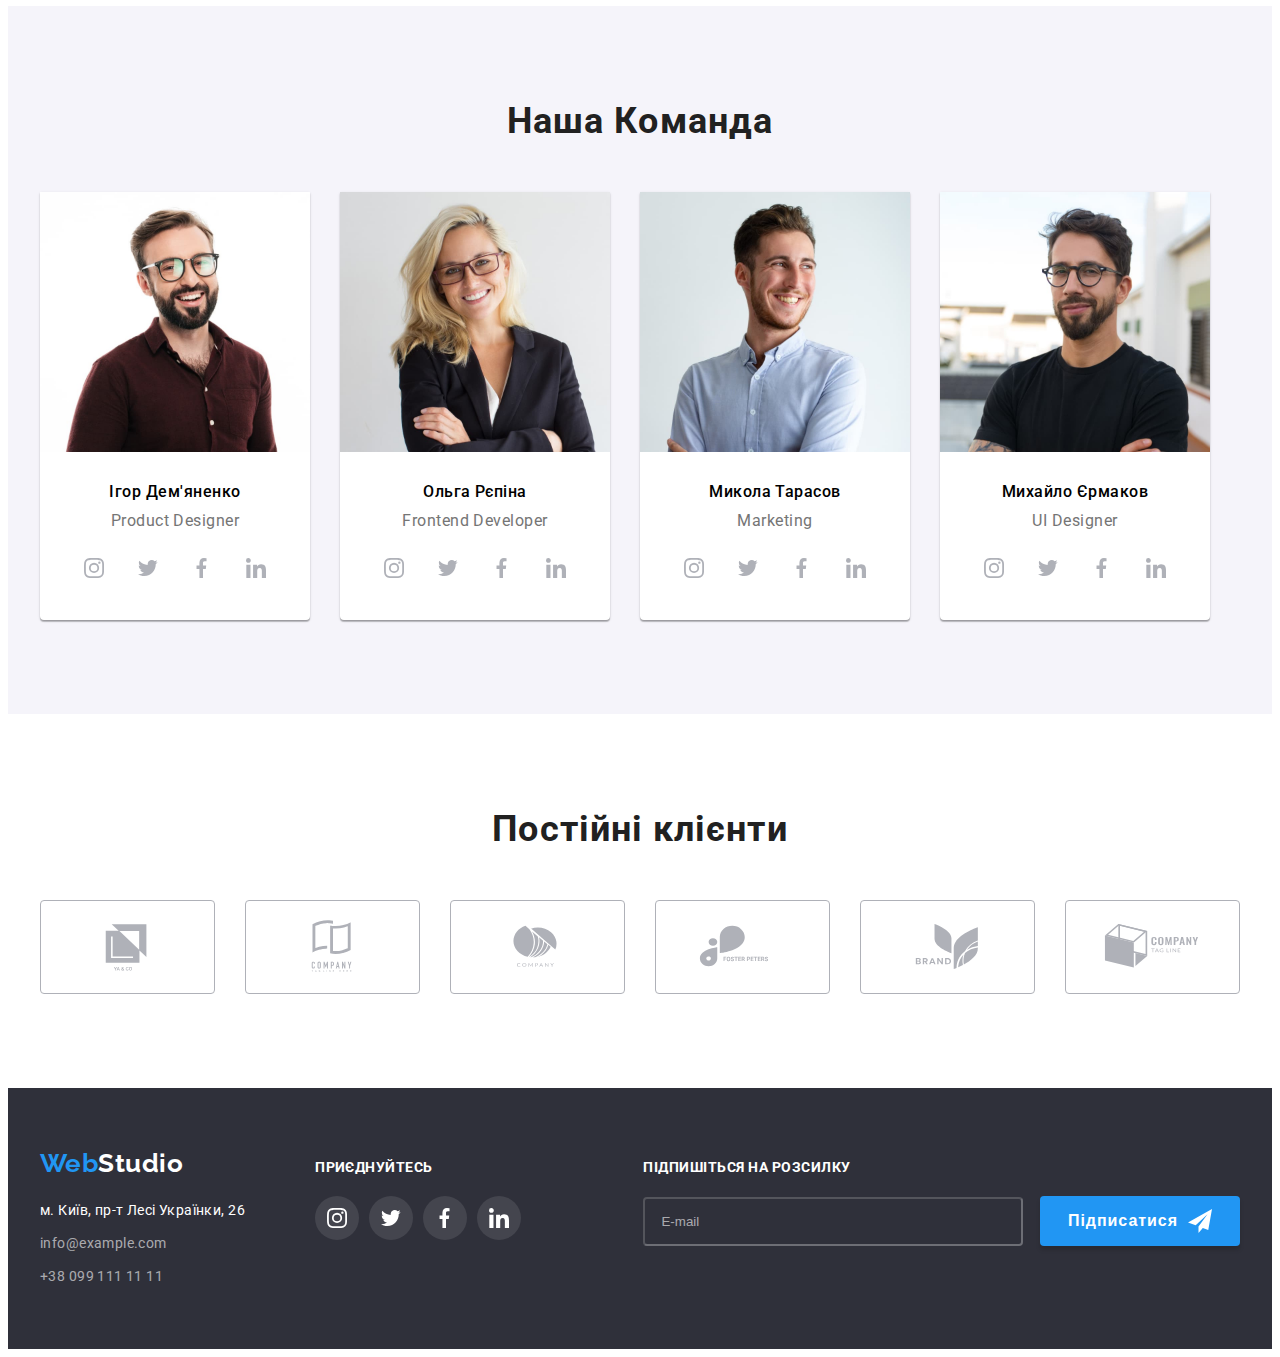
==== commit f052c973: "Homework07" ====
--- a/index.html
+++ b/index.html
@@ -10,17 +10,15 @@
 <link href="https://fonts.googleapis.com/css2?family=Raleway:wght@700&family=Roboto:wght@400;500;700;900&display=swap" rel="stylesheet">
    <link rel="stylesheet" href="https://cdnjs.cloudflare.com/ajax/libs/modern-normalize/1.1.0/modern-normalize.min.css" integrity="sha512-wpPYUAdjBVSE4KJnH1VR1HeZfpl1ub8YT/NKx4PuQ5NmX2tKuGu6U/JRp5y+Y8XG2tV+wKQpNHVUX03MfMFn9Q==" crossorigin="anonymous" referrerpolicy="no-referrer" />
 <link rel="stylesheet" href="./css/main.min.css" />
-   
 
-    
-  </head>
+</head>
   <body class="body">
     <header class="header">
      <div class="main-nav container">
       <a class="logo-link decoration" href="index.html">Web<span class="logo-header decoration">Studio</span></a>
      <nav>
         <ul class="site-nav list">
-          <li class="site-nav__item"><a href="./index.html" class="site-nav__link current decoration">Студія</a></li>
+          <li class="site-nav__item"><a href="./index.html" class="site-nav__link site-nav__link--current decoration">Студія</a></li>
           <li id="portfolio" class="site-nav__item"><a href="./portfolio.html" class="site-nav__link decoration">Портфоліо</a></li>
           <li class="site-nav__item"><a href="#" class="site-nav__link decoration">Контакти</a></li>
         </ul>
--- a/css/main.min.css
+++ b/css/main.min.css
@@ -1 +1 @@
-.visually-hidden{position:absolute;white-space:nowrap;width:1px;height:1px;overflow:hidden;border:0;padding:0;clip:rect(0 0 0 0);clip-path:inset(50%);margin:-1px}h1,h2,h3,h4,p{margin-top:0;margin-bottom:0}ul{margin-top:0;margin-bottom:0;padding-left:0}img{display:block}.icon{fill:currentColor}.body{background-color:#fff;color:var(--primary-text-color);font-family:"Roboto",sans-serif;font-size:16px;letter-spacing:.03em}.decoration{text-decoration:none}.list{list-style:none}.section{padding-top:94px;padding-bottom:94px}.container{width:1200px;padding-left:15px;padding-right:15px;margin-left:auto;margin-right:auto}.modal-button{display:block;margin-left:auto;margin-right:auto;padding:10px 52px;border-radius:4px;border:rgba(0,0,0,0);outline:none;font-size:16px;line-height:1.9;font-weight:700;letter-spacing:.06em;transition:background-color 250ms cubic-bezier(0.4, 0, 0.2, 1);box-shadow:0px 4px 4px rgba(0,0,0,.15);color:#fff;background-color:#2196f3}.modal-button:hover,.modal-button:focus{background-color:#188ce8}.logo-link{color:#2196f3;font-family:"Raleway",sans-serif;font-weight:700;font-size:26px;line-height:1.19}.logo-header{color:#000}.header{border:1px solid #ececec}.main-nav{display:flex;align-items:center}.site-nav{display:flex;margin-left:93px}.site-nav__item:not(:last-child){margin-right:50px}.site-nav__link{display:block;padding-top:32px;padding-bottom:32px;position:relative;font-family:"Roboto",sans-serif;font-weight:500;font-size:14px;line-height:1.14;letter-spacing:.02em;color:#212121;transition:color 250ms cubic-bezier(0.4, 0, 0.2, 1)}.site-nav__link.current{color:#2196f3}.site-nav__link:hover,.site-nav__link:focus{color:#2196f3}.site-nav__link.current::after{position:absolute;display:block;content:"";width:100%;height:4px;border-radius:2px;bottom:-1px;background-color:#2196f3}.auth-nav{display:flex;margin-left:auto}.auth-nav__item+.auth-nav__item{margin-left:50px}.auth-nav__link{color:#757575;display:flex;justify-content:center;align-items:center;padding-top:21px;padding-bottom:21px;transition:color 250ms cubic-bezier(0.4, 0, 0.2, 1);font-weight:500;font-style:normal;font-size:14px;line-height:1.71;letter-spacing:.03em;color:#757575}.auth-nav__link:hover,.auth-nav__link:focus{color:#2196f3}.auth-nav__link .auth-nav__icon{fill:currentColor;margin-right:10px}.footer-div{display:flex;justify-content:baseline;align-items:baseline}.footer-nav{margin-right:70px}.footer-contacts{width:206px;height:80px}.footer{padding-top:60px;padding-bottom:60px;background-color:#2f303a}.logo{color:#2196f3;font-family:"Raleway";font-weight:700;font-size:26px;line-height:1.19}.logo-head{color:#fff}.foot-nav__list:not(:last-child){margin-bottom:9px}.foot-nav{margin-top:20px}.foot-nav__address{font-style:normal;font-size:14px;line-height:1.71;letter-spacing:.03em;color:#fff;transition:background-color 250ms cubic-bezier(0.4, 0, 0.2, 1),color 250ms cubic-bezier(0.4, 0, 0.2, 1)}.foot-nav__address:hover,.foot-nav__address:focus{color:#2196f3}.foot-nav__mail,.foot-nav__tell{font-style:normal;font-size:14px;line-height:1.71;letter-spacing:.03em;color:rgba(255,255,255,.6);transition:background-color 250ms cubic-bezier(0.4, 0, 0.2, 1),color 250ms cubic-bezier(0.4, 0, 0.2, 1)}.foot-nav__mail:hover,.foot-nav__mail:focus,.foot-nav__tell:hover,.foot-nav__tell:focus{color:#2196f3}.foot-nav__mail:hover,.foot-nav__mail:focus,.foot-nav__tell:hover,.foot-nav__tell:focus{color:var(--hover-logo-buttonfont-color)}.foot-title{Font-size:14px;line-height:1.14;display:flex;justify-content:baseline;align-items:baseline;color:#fff;text-transform:uppercase;margin-bottom:20px}.foot-contact{display:flex}.foot-contact .foot-contact__soclink+.foot-contact__soclink{margin-left:10px}.foot-contact__link{display:flex;justify-content:center;align-items:center;width:44px;height:44px;border-radius:50px;color:#fff;background:rgba(255,255,255,.1);transition:background-color 250ms cubic-bezier(0.4, 0, 0.2, 1),color 250ms cubic-bezier(0.4, 0, 0.2, 1)}.foot-contact__link:hover,.foot-contact__link:focus{background-color:#2196f3}.mail-send{margin-left:auto}.head-mail{font-size:14px;line-height:1.14;text-transform:uppercase;margin-bottom:20px;color:#fff}.mail-form .mail-send{display:flex}.mail-send .mail-input{padding-top:15px;padding-bottom:15px;padding-left:16px;min-width:358px;border-radius:4px;outline:none;transition:border-color 250ms cubic-bezier(0.4, 0, 0.2, 1);border-color:rgba(255,255,255,.3);background-color:#2f303a;color:#fff}.mail-send .mail-input:hover,.mail-send .mail-input:focus{border-color:#2196f3}.mail-send .mail-input:hover,.mail-send .mail-input:focus{border-color:#2196f3}.mail-input::placeholder{color:rgba(255,255,255,.6)}.mail-btn{display:inline-flex;align-items:center;outline:none;padding:10px 28px;border-radius:4px;border:rgba(0,0,0,0);margin-left:12px;min-width:200px;cursor:pointer;transition:background-color 250ms cubic-bezier(0.4, 0, 0.2, 1);font-weight:700;font-size:16px;line-height:1.88;letter-spacing:.06em;box-shadow:0px 4px 4px rgba(0,0,0,.15);color:#fff;background-color:#2196f3}.mail-btn:hover,.mail-btn:focus{background-color:#188ce8}.mail-svg{color:#fff}.mail-send .mail-btn .mail-svg{margin-left:10px}.hero{padding-top:200px;padding-bottom:200px;margin-left:auto;margin-right:auto;width:1600px;text-align:center;background-color:#2f303a;background-image:linear-gradient(rgba(47, 48, 58, 0.4), rgba(47, 48, 58, 0.4)),url(../images/Img-hw4.jpg);background-repeat:no-repeat;background-position:center;background-size:cover}.hero__title{margin-bottom:30px;font-weight:900;font-size:44px;line-height:1.36;letter-spacing:.06em;text-transform:uppercase;color:#fff}.hero__button{min-width:216px;padding:10px 32px;cursor:pointer;background-color:#2196f3;color:#fff;box-shadow:0px 4px 4px rgba(0,0,0,.15);border:none;border-radius:4px;text-align:center;font-weight:700;font-family:"Roboto",sans-serif;font-size:16px;line-height:1.88;letter-spacing:.06em;transition:background-color 250ms cubic-bezier(0.4, 0, 0.2, 1),color 250ms cubic-bezier(0.4, 0, 0.2, 1)}.hero__button:focus,.hero__button:hover{color:#fff;background-color:#188ce8}.title{margin-bottom:50px;font-weight:700;font-size:36px;line-height:1.17;text-align:center;letter-spacing:.03em;color:#212121}.title{margin-bottom:50px;font-weight:700;font-size:36px;line-height:1.17;text-align:center;letter-spacing:.03em;color:#212121}.team-container{padding:30px}.our-team{background-color:#f5f4fa}.our-list{display:flex;margin-right:30px}.our-list__team:not(:last-child){flex-basis:calc(25% - 30px);margin-right:30px}.background{background-color:#fff;box-shadow:0px 1px 3px rgba(0,0,0,.12),0px 1px 1px rgba(0,0,0,.14),0px 2px 1px rgba(0,0,0,.2);border-radius:0px 0px 4px 4px}.our-list__who{margin-bottom:10px;font-weight:500;font-size:16px;line-height:1.19;text-align:center;letter-spacing:.03em}.our-list__about{font-weight:400;font-size:16px;line-height:1.19;text-align:center;letter-spacing:.03em;color:#757575;margin-bottom:16px}.team-contact{display:flex;align-items:center;justify-content:center;margin-right:0px}.team-contact .team-contact__team+.team-contact__team{margin-left:10px}.team-contact__link{display:flex;justify-content:center;align-items:center;width:44px;height:44px;border-radius:50%;color:#afb1b8;transition:background-color 250ms cubic-bezier(0.4, 0, 0.2, 1),color 250ms cubic-bezier(0.4, 0, 0.2, 1)}.team-contact__link:hover,.team-contact__link:focus{color:#fff;background-color:#2196f3}.our-clients{display:flex;margin-left:-30px}.our-clients__client{flex-basis:calc(16.6666666667% - 30px);margin-left:30px}.our-clients__link{display:flex;justify-content:center;align-items:center;height:92px;border:1px solid;border-radius:4px;color:#afb1b8;transition:background-color 250ms cubic-bezier(0.4, 0, 0.2, 1),color 250ms cubic-bezier(0.4, 0, 0.2, 1)}.our-clients__link:hover,.our-clients__link:focus{color:#2196f3}.our-clients__icon{width:106px;height:60px}.backdrop{position:fixed;display:flex;align-items:center;justify-content:center;width:100vw;height:100vh;background-color:rgba(0,0,0,.2);top:0;transition:opacity 250ms cubic-bezier(0.4, 0, 0.2, 1),visibility 250ms cubic-bezier(0.4, 0, 0.2, 1)}.backdrop.is-hidden{opacity:0;visibility:hidden;pointer-events:none}.backdrop.is-hidden .modal{transform:scale(2)}.modal{width:528px;min-height:581px;background-color:#fff;position:relative;transform:scale(1);transition:transform 250ms cubic-bezier(0.4, 0, 0.2, 1)}.close-button{position:absolute;cursor:pointer;display:flex;align-items:center;justify-content:center;right:8px;top:8px;background-color:rgba(0,0,0,0);border-radius:50%;width:30px;height:30px;border:1px solid rgba(0,0,0,.1)}.close-button:hover,.close-button:focus{color:var(--hover-logo-buttonfont-color)}.mform{padding:40px}.mheader{font-weight:700;font-size:20px;line-height:1.15;text-align:center;letter-spacing:.03em;color:var(--primary-text-color);margin-bottom:12px}.input{display:flex;flex-direction:column}.input-svg{position:relative;display:flex;flex-direction:column;margin-bottom:10px}.flabel{font-size:12px;line-height:1.16;margin-bottom:4px;color:var(--description-about-color)}.form-input{font-size:12px;width:448px;height:40px;margin:0;padding:0;padding-left:42px;border:1px solid rgba(33,33,33,.2);border-radius:4px;box-sizing:border-box;outline:none;transition:border-color 250ms cubic-bezier(0.4, 0, 0.2, 1)}.form-input:hover+.form-svg,.form-input:focus+.form-svg{fill:var(--hover-logo-buttonfont-color)}.form-input:hover,.form-input:focus{border-color:var(--hover-logo-buttonfont-color)}.input-svg .form-svg{position:absolute;top:10px;left:10px}.comments{font-size:12px;width:448px;height:120px;padding:12px 16px;margin-bottom:20px;border:1px solid rgba(33,33,33,.2);border-radius:4px;box-sizing:border-box;resize:none;outline:none;transition:border-color 250ms cubic-bezier(0.4, 0, 0.2, 1)}.comments::placeholder{font-size:12px;line-height:1.17;color:rgba(117,117,117,.5)}.comments:hover,.comments:focus{border-color:var(--hover-logo-buttonfont-color)}.check-box-field{display:flex;justify-content:center;margin-bottom:30px}.checkbox-label{position:relative;display:flex;align-items:center;font-size:14px;line-height:1.7;letter-spacing:.03em;color:var(--description-about-color)}.checkbox-form{display:flex;position:absolute;white-space:nowrap;width:1px;height:1px;overflow:hidden;border:0;padding:0;clip:rect(0 0 0 0);clip-path:inset(50%);margin:-1px}.svg-no-check{margin-right:7px;width:16px;height:15px;border-radius:2px;opacity:1;background-color:#fff}.checkbox-form:checked~.svg-no-check{opacity:0}.checkbox-form:hover~.svg-no-check,.checkbox-form:focus~.svg-no-check{fill:var(--hover-logo-buttonfont-color)}.svg-check{position:absolute;margin-right:7px;width:16px;height:15px;border-radius:2px;background-color:var(--hover-logo-buttonfont-color);opacity:0;transition:opacity 250ms cubic-bezier(0.4, 0, 0.2, 1)}.checkbox-form:checked~.svg-check{opacity:1}.box-link{margin-left:4px;outline:none;color:var(--hover-logo-buttonfont-color);transition:background-color 250ms cubic-bezier(0.4, 0, 0.2, 1)}.box-link:hover,.box-link:focus{text-decoration:none}.button-list{display:flex;margin-bottom:50px;justify-content:center}.button-list .buttons+.buttons{margin-left:8px}.button-log{padding:6px 22px;font-family:"Roboto",sans-serif;font-weight:500;font-size:16px;line-height:1.62;letter-spacing:.03em;border:none;border-radius:4px;color:var(--text-color);cursor:pointer;transition:background-color 250ms cubic-bezier(0.4, 0, 0.2, 1),color 250ms cubic-bezier(0.4, 0, 0.2, 1),box-shadow 250ms cubic-bezier(0.4, 0, 0.2, 1)}.button-log:hover,.button-log:focus{color:#fff;background:var(--hover-logo-buttonfont-color);box-shadow:0px 3px 1px rgba(0,0,0,.1),0px 1px 2px rgba(0,0,0,.08),0px 2px 2px rgba(0,0,0,.12)}.cards:hover .product-overlay-text{transform:translateY(0%)}.cards:focus .product-overlay-text{transform:translateY(0%)}.product-thumb{position:relative;overflow:hidden}.product-overlay-text{position:absolute;display:flex;align-items:center;justify-content:center;content:"";width:100%;height:100%;top:0;left:0;background-color:rgba(33,150,243,.9);transform:translateY(100%);transition:transform 250ms cubic-bezier(0.4, 0, 0.2, 1);padding-left:24px;padding-right:24px;font-size:18px;line-height:1.56;color:#fff}.card-set{display:flex;flex-wrap:wrap;margin-top:calc(-1*var(--card-set-gap));margin-left:calc(-1*var(--card-set-gap))}.card-set>.item{flex-basis:calc(33.3333333333% - var(--card-set-gap));margin-left:var(--card-set-gap);margin-top:var(--card-set-gap)}.p-card{padding:20px 24px;border:1px solid #eee;border-top:none}.cards{display:inline-block}.cards:hover,.cards:focus{box-shadow:0px 1px 1px rgba(0,0,0,.12),0px 4px 4px rgba(0,0,0,.06),1px 4px 6px rgba(0,0,0,.16)}.p-title{margin-bottom:4px;font-weight:700;font-size:18px;line-height:2;letter-spacing:.06em;color:var(--text-color)}.description{font-size:16px;line-height:1.875;letter-spacing:.03em;color:var(--description-about-color)}.features-list{display:flex;margin-right:30px}.features-list__head:not(:last-child){flex-basis:calc(25% - 30px);margin-right:30px}.features-list__header{margin-bottom:10px;font-weight:700;font-size:14px;line-height:1.14;letter-spacing:.03em;text-transform:uppercase}.features-list__text{color:#757575;font-style:normal;font-size:14px;line-height:1.71}.features-list__logo{display:flex;width:270px;height:120px;background-color:#f5f4fa;margin-bottom:30px;align-items:center;justify-content:center}.what-we-do{padding-top:0}.imgs-list{display:flex}.imgs-list__imgs:not(:last-child){margin-right:30px}.imgs-list__imgs{position:relative}.imgs-list__text{position:absolute;width:100%;bottom:0;left:0;padding:27px 0;font-weight:bold;font-size:14px;line-height:1.14;text-align:center;text-transform:uppercase;color:#fff;background-color:rgba(47,48,58,.8)}/*# sourceMappingURL=main.min.css.map */+.visually-hidden{position:absolute;white-space:nowrap;width:1px;height:1px;overflow:hidden;border:0;padding:0;clip:rect(0 0 0 0);clip-path:inset(50%);margin:-1px}.features-list__logo,.product-overlay-text,.close-button,.backdrop,.our-clients__link,.team-contact__link,.team-contact,.auth-nav__link{display:flex;align-items:center;justify-content:center}h1,h2,h3,h4,p{margin-top:0;margin-bottom:0}ul{margin-top:0;margin-bottom:0;padding-left:0}img{display:block}.icon{fill:currentColor}.body{background-color:#fff;color:var(--primary-text-color);font-family:"Roboto",sans-serif;font-size:16px;letter-spacing:.03em}.decoration{text-decoration:none}.list{list-style:none}.section{padding-top:94px;padding-bottom:94px}.container{width:1200px;padding-right:15px;padding-left:15px;margin-left:auto;margin-right:auto}.modal-button{display:block;margin-left:auto;margin-right:auto;padding:10px 52px;border-radius:4px;border:rgba(0,0,0,0);outline:none;font-size:16px;font-weight:700;line-height:1.875;letter-spacing:.06em;transition:background-color 250ms cubic-bezier(0.4, 0, 0.2, 1);box-shadow:0px 4px 4px rgba(0,0,0,.15);color:#fff;background-color:#2196f3}.modal-button:hover,.modal-button:focus{background-color:#188ce8}.hero{padding-top:200px;padding-bottom:200px;margin-left:auto;margin-right:auto;width:1600px;text-align:center;background-color:#2f303a;background-image:linear-gradient(rgba(47, 48, 58, 0.4), rgba(47, 48, 58, 0.4)),url(../images/Img-hw4.jpg);background-repeat:no-repeat;background-position:center;background-size:cover}.hero__title{margin-bottom:30px;font-size:44px;font-weight:900;line-height:1.3636363636;letter-spacing:.06em;text-transform:uppercase;color:#fff}.hero__button{min-width:216px;padding:10px 32px;cursor:pointer;background-color:#2196f3;color:#fff;box-shadow:0px 4px 4px rgba(0,0,0,.15);border:none;border-radius:4px;text-align:center;font-weight:700;font-family:"Roboto",sans-serif;font-size:16px;line-height:1.88;letter-spacing:.06em;transition:background-color 250ms cubic-bezier(0.4, 0, 0.2, 1),color 250ms cubic-bezier(0.4, 0, 0.2, 1)}.hero__button:focus,.hero__button:hover{color:#fff;background-color:#188ce8}.title{margin-bottom:50px;font-weight:700;font-size:36px;line-height:1.17;text-align:center;letter-spacing:.03em;color:#212121}.logo-link{color:#2196f3;font-family:"Raleway",sans-serif;font-weight:700;font-size:26px;line-height:1.19}.logo-header{color:#000}.header{border:1px solid #ececec}.main-nav{display:flex;align-items:center}.site-nav{display:flex;margin-left:93px}.site-nav__item:not(:last-child){margin-right:50px}.site-nav__link{display:block;padding-top:32px;padding-bottom:32px;position:relative;font-family:"Roboto",sans-serif;font-weight:500;font-size:14px;line-height:1.14;letter-spacing:.02em;color:#212121;transition:color 250ms cubic-bezier(0.4, 0, 0.2, 1)}.site-nav__link--current{color:#2196f3}.site-nav__link:hover,.site-nav__link:focus{color:#2196f3}.site-nav__link--current::after{position:absolute;display:block;content:"";width:100%;height:4px;border-radius:2px;bottom:-1px;background-color:#2196f3}.auth-nav{display:flex;margin-left:auto}.auth-nav__item+.auth-nav__item{margin-left:50px}.auth-nav__link{color:#757575;padding-top:21px;padding-bottom:21px;transition:color 250ms cubic-bezier(0.4, 0, 0.2, 1);font-weight:500;font-style:normal;font-size:14px;line-height:1.71;letter-spacing:.03em;color:#757575}.auth-nav__link:hover,.auth-nav__link:focus{color:#2196f3}.auth-nav__icon{fill:currentColor;margin-right:10px}.footer-div{display:flex;justify-content:baseline;align-items:baseline}.footer-nav{margin-right:70px}.footer-contacts{width:206px;height:80px}.footer{padding-top:60px;padding-bottom:60px;background-color:#2f303a}.logo{color:#2196f3;font-family:"Raleway";font-size:26px;font-weight:700;line-height:1.1923076923}.logo-head{color:#fff}.foot-nav__list:not(:last-child){margin-bottom:9px}.foot-nav{margin-top:20px}.foot-nav__address{font-style:normal;font-size:14px;line-height:1.71;letter-spacing:.03em;color:#fff;transition:background-color 250ms cubic-bezier(0.4, 0, 0.2, 1),color 250ms cubic-bezier(0.4, 0, 0.2, 1)}.foot-nav__address:hover,.foot-nav__address:focus{color:#2196f3}.foot-nav__mail,.foot-nav__tell{font-style:normal;font-size:14px;line-height:1.71;letter-spacing:.03em;color:rgba(255,255,255,.6);transition:background-color 250ms cubic-bezier(0.4, 0, 0.2, 1),color 250ms cubic-bezier(0.4, 0, 0.2, 1)}.foot-nav__mail:hover,.foot-nav__mail:focus{color:#2196f3}.foot-nav__tell:hover,.foot-nav__tell:focus{color:#2196f3}.foot-title{Font-size:14px;line-height:1.14;display:flex;justify-content:baseline;align-items:baseline;color:#fff;text-transform:uppercase;margin-bottom:20px}.foot-contact{display:flex}.foot-contact .foot-contact__soclink+.foot-contact__soclink{margin-left:10px}.foot-contact__link{display:flex;justify-content:center;align-items:center;width:44px;height:44px;border-radius:50px;color:#fff;background:rgba(255,255,255,.1);transition:background-color 250ms cubic-bezier(0.4, 0, 0.2, 1),color 250ms cubic-bezier(0.4, 0, 0.2, 1)}.foot-contact__link:hover,.foot-contact__link:focus{background-color:#2196f3}.mail-send{margin-left:auto}.head-mail{font-size:14px;line-height:1.14;text-transform:uppercase;margin-bottom:20px;color:#fff}.mail-form .mail-send{display:flex}.mail-send .mail-input{padding-top:15px;padding-bottom:15px;padding-left:16px;min-width:358px;border-radius:4px;outline:none;transition:border-color 250ms cubic-bezier(0.4, 0, 0.2, 1);border-color:rgba(255,255,255,.3);background-color:#2f303a;color:#fff}.mail-send .mail-input:hover,.mail-send .mail-input:focus{border-color:#2196f3}.mail-input::placeholder{color:rgba(255,255,255,.6)}.mail-btn{display:inline-flex;align-items:center;outline:none;padding:10px 28px;border-radius:4px;border:rgba(0,0,0,0);margin-left:12px;min-width:200px;cursor:pointer;transition:background-color 250ms cubic-bezier(0.4, 0, 0.2, 1);font-weight:700;font-size:16px;line-height:1.88;letter-spacing:.06em;box-shadow:0px 4px 4px rgba(0,0,0,.15);color:#fff;background-color:#2196f3}.mail-svg{color:#fff}.mail-send .mail-btn .mail-svg{margin-left:10px}.mail-send .mail-btn:hover,.mail-send .mail-btn:focus{background-color:#188ce8}.title{margin-bottom:50px;font-weight:700;font-size:36px;line-height:1.17;text-align:center;letter-spacing:.03em;color:#212121}.team-container{padding:30px}.our-team{background-color:#f5f4fa}.our-list{display:flex;margin-right:30px}.our-list__team:not(:last-child){flex-basis:calc(25% - 30px);margin-right:30px}.background{background-color:#fff;box-shadow:0px 1px 3px rgba(0,0,0,.12),0px 1px 1px rgba(0,0,0,.14),0px 2px 1px rgba(0,0,0,.2);border-radius:0px 0px 4px 4px}.our-list__who{margin-bottom:10px;font-weight:500;font-size:16px;line-height:1.19;text-align:center;letter-spacing:.03em}.our-list__about{font-weight:400;font-size:16px;line-height:1.19;text-align:center;letter-spacing:.03em;color:#757575;margin-bottom:16px}.team-contact{margin-right:0px}.team-contact .team-contact__team+.team-contact__team{margin-left:10px}.team-contact__link{width:44px;height:44px;border-radius:50%;color:#afb1b8;transition:background-color 250ms cubic-bezier(0.4, 0, 0.2, 1),color 250ms cubic-bezier(0.4, 0, 0.2, 1)}.team-contact__link:hover,.team-contact__link:focus{color:#fff;background-color:#2196f3}.our-clients{display:flex;margin-left:-30px}.our-clients__client{flex-basis:calc(16.6666666667% - 30px);margin-left:30px}.our-clients__link{height:92px;border:1px solid;border-radius:4px;color:#afb1b8;transition:background-color 250ms cubic-bezier(0.4, 0, 0.2, 1),color 250ms cubic-bezier(0.4, 0, 0.2, 1)}.our-clients__link:hover,.our-clients__link:focus{color:#2196f3}.our-clients__icon{width:106px;height:60px}.backdrop{position:fixed;width:100vw;height:100vh;background-color:rgba(0,0,0,.2);top:0;transition:opacity 250ms cubic-bezier(0.4, 0, 0.2, 1),visibility 250ms cubic-bezier(0.4, 0, 0.2, 1)}.backdrop.is-hidden{opacity:0;visibility:hidden;pointer-events:none}.backdrop.is-hidden .modal{transform:scale(2)}.modal{width:528px;min-height:581px;background-color:#fff;position:relative;transform:scale(1);transition:transform 250ms cubic-bezier(0.4, 0, 0.2, 1)}.close-button{position:absolute;cursor:pointer;right:8px;top:8px;background-color:rgba(0,0,0,0);border-radius:50%;width:30px;height:30px;border:1px solid rgba(0,0,0,.1)}.close-button:hover,.close-button:focus{color:#2196f3}.mform{padding:40px}.mheader{font-weight:700;font-size:20px;line-height:1.15;text-align:center;letter-spacing:.03em;color:#212121;margin-bottom:12px}.input{display:flex;flex-direction:column}.input-svg{position:relative;display:flex;flex-direction:column;margin-bottom:10px}.flabel{font-size:12px;line-height:1.16;margin-bottom:4px;color:#757575}.form-input{font-size:12px;width:448px;height:40px;margin:0;padding:0;padding-left:42px;border:1px solid rgba(33,33,33,.2);border-radius:4px;box-sizing:border-box;outline:none;transition:border-color 250ms cubic-bezier(0.4, 0, 0.2, 1)}.form-input:hover+.form-svg,.form-input:focus+.form-svg{fill:#2196f3}.form-input:hover,.form-input:focus{border-color:#2196f3}.input-svg .form-svg{position:absolute;top:10px;left:10px}.comments{font-size:12px;width:448px;height:120px;padding:12px 16px;margin-bottom:20px;border:1px solid rgba(33,33,33,.2);border-radius:4px;box-sizing:border-box;resize:none;outline:none;transition:border-color 250ms cubic-bezier(0.4, 0, 0.2, 1)}.comments:hover,.comments:focus{border-color:#2196f3}.comments::placeholder{font-size:12px;line-height:1.17;color:rgba(117,117,117,.5)}.check-box-field{display:flex;justify-content:center;margin-bottom:30px}.checkbox-label{position:relative;display:flex;align-items:center;font-size:14px;line-height:1.7;letter-spacing:.03em;color:#757575}.checkbox-form{display:flex;position:absolute;white-space:nowrap;width:1px;height:1px;overflow:hidden;border:0;padding:0;clip:rect(0 0 0 0);clip-path:inset(50%);margin:-1px}.checkbox-form:hover~.svg-no-check,.checkbox-form:focus~.svg-no-check{fill:#2196f3}.svg-no-check{margin-right:7px;width:16px;height:15px;border-radius:2px;opacity:1;background-color:#fff}.checkbox-form:checked~.svg-no-check{opacity:0}.svg-check{position:absolute;margin-right:7px;width:16px;height:15px;border-radius:2px;background-color:#2196f3;opacity:0;transition:opacity 250ms cubic-bezier(0.4, 0, 0.2, 1)}.checkbox-form:checked~.svg-check{opacity:1}.box-link{margin-left:4px;outline:none;color:#2196f3;transition:background-color 250ms cubic-bezier(0.4, 0, 0.2, 1)}.box-link:hover,.box-link:focus{text-decoration:none}.button-list{display:flex;margin-bottom:50px;justify-content:center}.button-list .buttons+.buttons{margin-left:8px}.button-log{padding:6px 22px;font-family:"Roboto",sans-serif;font-weight:500;font-size:16px;line-height:1.62;letter-spacing:.03em;border:none;border-radius:4px;cursor:pointer;color:#212121;transition:background-color 250ms cubic-bezier(0.4, 0, 0.2, 1),color 250ms cubic-bezier(0.4, 0, 0.2, 1),box-shadow 250ms cubic-bezier(0.4, 0, 0.2, 1)}.button-log:hover,.button-log:focus{color:#fff;background:#2196f3;box-shadow:0px 3px 1px rgba(0,0,0,.1),0px 1px 2px rgba(0,0,0,.08),0px 2px 2px rgba(0,0,0,.12)}.button-log--current{color:#fff;background:#2196f3;box-shadow:0px 3px 1px rgba(0,0,0,.1),0px 1px 2px rgba(0,0,0,.08),0px 2px 2px rgba(0,0,0,.12)}.cards:hover .product-overlay-text{transform:translateY(0%)}.cards:focus .product-overlay-text{transform:translateY(0%)}.product-thumb{position:relative;overflow:hidden}.product-overlay-text{position:absolute;content:"";width:100%;height:100%;top:0;left:0;background-color:rgba(33,150,243,.9);transform:translateY(100%);transition:transform 250ms cubic-bezier(0.4, 0, 0.2, 1);padding-left:24px;padding-right:24px;font-size:18px;line-height:1.56;color:#fff}.card-set{display:flex;flex-wrap:wrap;margin-top:-30px;margin-left:-30px}.card-set>.item{flex-basis:calc(33.3333333333% - 30px);margin-left:30px;margin-top:30px}.p-card{padding:20px 24px;border:1px solid #eee;border-top:none}.cards{display:inline-block}.cards:hover,.cards:focus{box-shadow:0px 1px 1px rgba(0,0,0,.12),0px 4px 4px rgba(0,0,0,.06),1px 4px 6px rgba(0,0,0,.16)}.p-title{margin-bottom:4px;font-weight:700;font-size:18px;line-height:2;letter-spacing:.06em;color:#212121}.description{font-size:16px;line-height:1.875;letter-spacing:.03em;color:#757575}.features-list{display:flex;margin-right:30px}.features-list__head:not(:last-child){flex-basis:calc(25% - 30px);margin-right:30px}.features-list__header{margin-bottom:10px;font-weight:700;font-size:14px;line-height:1.14;letter-spacing:.03em;text-transform:uppercase}.features-list__text{color:#757575;font-style:normal;font-size:14px;line-height:1.71}.features-list__logo{width:270px;height:120px;background-color:#f5f4fa;margin-bottom:30px}.what-we-do{padding-top:0}.imgs-list{display:flex}.imgs-list__imgs:not(:last-child){margin-right:30px}.imgs-list__imgs{position:relative}.imgs-list__text{position:absolute;width:100%;bottom:0;left:0;padding:27px 0;font-weight:bold;font-size:14px;line-height:1.14;text-align:center;text-transform:uppercase;color:#fff;background-color:rgba(47,48,58,.8)}/*# sourceMappingURL=main.min.css.map */